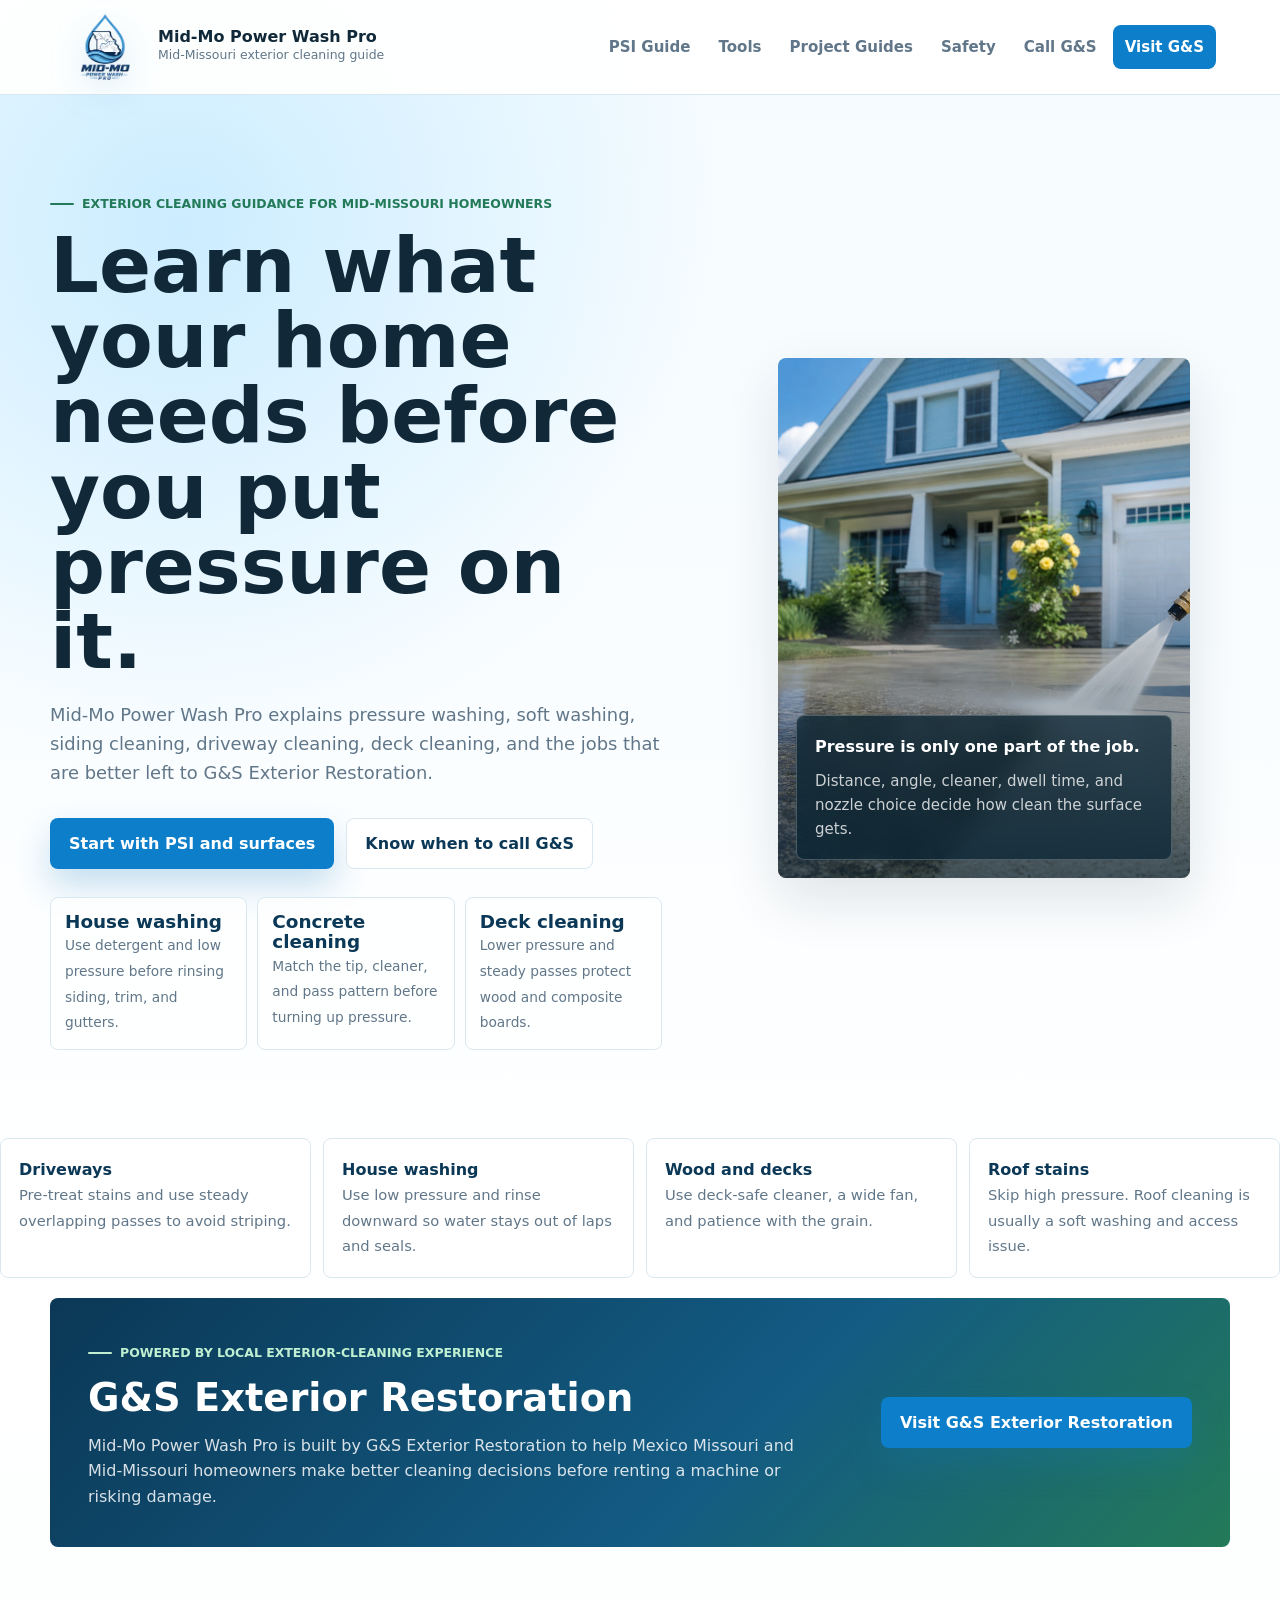
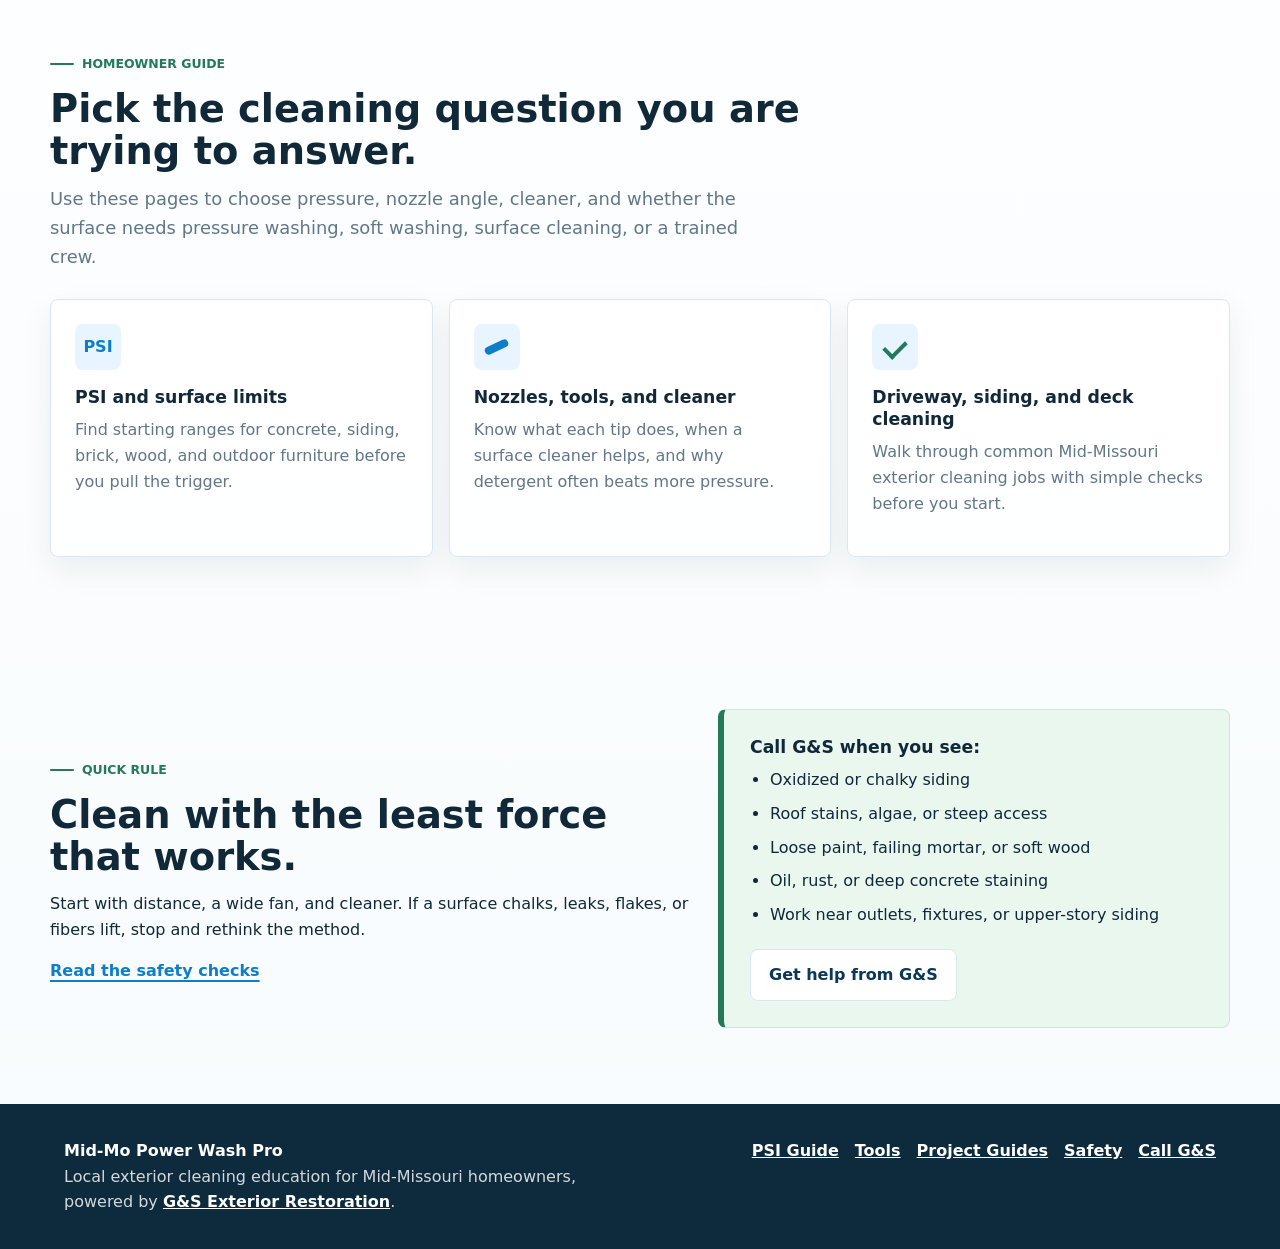
==== index.html @ a38d8ca7 "Restore homepage image while keeping copy rewrite" ====
<!doctype html>
<html lang="en">
  <head>
    <meta charset="utf-8">
    <meta name="viewport" content="width=device-width, initial-scale=1">
    <title>Mid-Mo Power Wash Pro | Mid-Missouri Exterior Cleaning Guide</title>
    <meta name="description" content="A local homeowner guide to Mid-Missouri pressure washing, soft washing, house washing, concrete cleaning, deck cleaning, siding care, and G&S Exterior Restoration.">
    <link rel="stylesheet" href="assets/styles.css">
  </head>
  <body>
    <header class="site-header">
      <a class="brand" href="index.html" aria-label="Mid-Mo Power Wash Pro home">
        <span class="brand-logo" aria-hidden="true"></span>
        <span>
          <strong>Mid-Mo Power Wash Pro</strong>
          <small>Mid-Missouri exterior cleaning guide</small>
        </span>
      </a>
      <button class="nav-toggle" type="button" aria-label="Open site menu" aria-expanded="false">Menu</button>
      <nav class="site-nav" aria-label="Main navigation">
        <a href="psi-guide.html">PSI Guide</a>
        <a href="tools.html">Tools</a>
        <a href="projects.html">Project Guides</a>
        <a href="safety.html">Safety</a>
        <a href="when-to-call-a-pro.html">Call G&S</a>
        <a class="nav-cta" href="https://gsrestoration.net/" target="_blank" rel="noreferrer">Visit G&S</a>
      </nav>
    </header>

    <main>
      <section class="hero">
        <div class="hero-copy">
          <p class="eyebrow">Exterior cleaning guidance for Mid-Missouri homeowners</p>
          <h1>Learn what your home needs before you put pressure on it.</h1>
          <p class="hero-text">Mid-Mo Power Wash Pro explains pressure washing, soft washing, siding cleaning, driveway cleaning, deck cleaning, and the jobs that are better left to G&S Exterior Restoration.</p>
          <div class="hero-actions">
            <a class="button primary" href="psi-guide.html">Start with PSI and surfaces</a>
            <a class="button secondary" href="when-to-call-a-pro.html">Know when to call G&S</a>
          </div>
          <div class="trust-row" aria-label="Quick pressure washing guidance">
            <div><strong>House washing</strong><span>Use detergent and low pressure before rinsing siding, trim, and gutters.</span></div>
            <div><strong>Concrete cleaning</strong><span>Match the tip, cleaner, and pass pattern before turning up pressure.</span></div>
            <div><strong>Deck cleaning</strong><span>Lower pressure and steady passes protect wood and composite boards.</span></div>
          </div>
        </div>
        <figure class="hero-media">
          <img src="assets/hero-home.png" alt="Driveway pressure washing with a clean and dirty concrete contrast">
          <figcaption class="hero-caption">
            <strong>Pressure is only one part of the job.</strong>
            <span>Distance, angle, cleaner, dwell time, and nozzle choice decide how clean the surface gets.</span>
          </figcaption>
        </figure>
      </section>

      <section class="quick-matrix" aria-label="Exterior cleaning quick guide">
        <div>
          <strong>Driveways</strong>
          <span>Pre-treat stains and use steady overlapping passes to avoid striping.</span>
        </div>
        <div>
          <strong>House washing</strong>
          <span>Use low pressure and rinse downward so water stays out of laps and seals.</span>
        </div>
        <div>
          <strong>Wood and decks</strong>
          <span>Use deck-safe cleaner, a wide fan, and patience with the grain.</span>
        </div>
        <div>
          <strong>Roof stains</strong>
          <span>Skip high pressure. Roof cleaning is usually a soft washing and access issue.</span>
        </div>
      </section>

      <section class="sponsor-band">
        <div>
          <span class="section-kicker">Powered by local exterior-cleaning experience</span>
          <h2>G&S Exterior Restoration</h2>
          <p>Mid-Mo Power Wash Pro is built by G&S Exterior Restoration to help Mexico Missouri and Mid-Missouri homeowners make better cleaning decisions before renting a machine or risking damage.</p>
        </div>
        <a class="button primary" href="https://gsrestoration.net/" target="_blank" rel="noreferrer">Visit G&S Exterior Restoration</a>
      </section>

      <section class="content-band">
        <div class="section-heading">
          <span class="section-kicker">Homeowner guide</span>
          <h2>Pick the cleaning question you are trying to answer.</h2>
          <p>Use these pages to choose pressure, nozzle angle, cleaner, and whether the surface needs pressure washing, soft washing, surface cleaning, or a trained crew.</p>
        </div>
        <div class="card-grid three">
          <a class="info-card" href="psi-guide.html">
            <span class="card-icon gauge"></span>
            <h3>PSI and surface limits</h3>
            <p>Find starting ranges for concrete, siding, brick, wood, and outdoor furniture before you pull the trigger.</p>
          </a>
          <a class="info-card" href="tools.html">
            <span class="card-icon nozzle"></span>
            <h3>Nozzles, tools, and cleaner</h3>
            <p>Know what each tip does, when a surface cleaner helps, and why detergent often beats more pressure.</p>
          </a>
          <a class="info-card" href="projects.html">
            <span class="card-icon checklist"></span>
            <h3>Driveway, siding, and deck cleaning</h3>
            <p>Walk through common Mid-Missouri exterior cleaning jobs with simple checks before you start.</p>
          </a>
        </div>
      </section>

      <section class="split-section">
        <div>
          <span class="section-kicker">Quick rule</span>
          <h2>Clean with the least force that works.</h2>
          <p>Start with distance, a wide fan, and cleaner. If a surface chalks, leaks, flakes, or fibers lift, stop and rethink the method.</p>
          <a class="text-link" href="safety.html">Read the safety checks</a>
        </div>
        <div class="tip-panel">
          <h3>Call G&S when you see:</h3>
          <ul class="check-list">
            <li>Oxidized or chalky siding</li>
            <li>Roof stains, algae, or steep access</li>
            <li>Loose paint, failing mortar, or soft wood</li>
            <li>Oil, rust, or deep concrete staining</li>
            <li>Work near outlets, fixtures, or upper-story siding</li>
          </ul>
          <a class="button secondary" href="https://gsrestoration.net/" target="_blank" rel="noreferrer">Get help from G&S</a>
        </div>
      </section>
    </main>

    <footer class="site-footer">
      <div>
        <strong>Mid-Mo Power Wash Pro</strong>
        <p>Local exterior cleaning education for Mid-Missouri homeowners, powered by <a href="https://gsrestoration.net/" target="_blank" rel="noreferrer">G&S Exterior Restoration</a>.</p>
      </div>
      <nav aria-label="Footer navigation">
        <a href="psi-guide.html">PSI Guide</a>
        <a href="tools.html">Tools</a>
        <a href="projects.html">Project Guides</a>
        <a href="safety.html">Safety</a>
        <a href="when-to-call-a-pro.html">Call G&S</a>
      </nav>
    </footer>
    <script src="assets/site.js"></script>
  </body>
</html>
---- assets/styles.css ----
:root{--sky:#e8f4ff;--sky2:#c7ebff;--blue:#0d7ec9;--navy:#0b3856;--ink:#102838;--muted:#617789;--line:#d9e8f0;--gray:#6b7280;--light-gray:#f3f4f6;--green:#237a58;--soft:#eaf7ef;--shadow:0 22px 55px rgba(16,40,56,.12)}*{box-sizing:border-box}html{scroll-behavior:smooth}body{margin:0;color:var(--ink);font-family:Inter,ui-sans-serif,system-ui,-apple-system,BlinkMacSystemFont,"Segoe UI",sans-serif;background:radial-gradient(circle at 14% 8%,rgba(199,235,255,.9),transparent 34rem),linear-gradient(180deg,#f4fbff 0%,#fff 44%,#f7fbfd 100%);line-height:1.6}a{color:inherit}.site-header{position:sticky;top:0;z-index:30;display:flex;align-items:center;justify-content:space-between;gap:28px;padding:14px clamp(18px,5vw,72px);background:rgba(255,255,255,.94);border-bottom:1px solid var(--line);backdrop-filter:blur(18px)}.brand{display:inline-flex;align-items:center;gap:12px;min-width:260px;text-decoration:none}.brand-mark{display:grid;width:44px;height:44px;place-items:center;border-radius:8px;color:#fff;font-weight:900;background:linear-gradient(135deg,var(--blue),var(--green));box-shadow:0 12px 24px rgba(20,121,189,.2)}.brand strong,.brand small{display:block}.brand strong{line-height:1.05}.brand small{color:var(--muted);font-size:.78rem}.site-nav{display:flex;align-items:center;gap:4px}.site-nav a{padding:10px 12px;color:var(--muted);font-weight:750;font-size:.94rem;text-decoration:none;border-radius:8px}.site-nav a:hover,.site-nav a.active{color:var(--navy);background:var(--sky)}.site-nav .nav-cta{color:#fff;background:var(--blue)}.site-nav .nav-cta:hover{color:#fff;background:var(--navy)}.nav-toggle{display:none;border:1px solid var(--line);border-radius:8px;padding:9px 12px;color:var(--navy);background:#fff;font-weight:850}.hero,.page-hero,.content-band,.split-section,.sponsor-band,.cta-strip,.lead-section{width:min(1180px,calc(100% - 36px));margin:0 auto}.hero{display:grid;grid-template-columns:minmax(0,1.02fr) minmax(360px,.82fr);align-items:center;gap:clamp(34px,6vw,76px);min-height:680px;padding:clamp(46px,8vw,92px) 0 clamp(34px,6vw,64px)}.page-hero{padding:clamp(54px,8vw,94px) 0 28px;background-size:cover;background-position:center;background-attachment:fixed}.page-hero > div{background:linear-gradient(180deg,rgba(255,255,255,.95) 0%,rgba(255,255,255,.92) 100%);padding:clamp(54px,8vw,94px) clamp(18px,5vw,72px) 28px;border-radius:8px}.page-hero.compact{padding-bottom:30px}.page-hero.warning{width:100%;max-width:none;padding-left:max(18px,calc((100vw - 1180px)/2));padding-right:max(18px,calc((100vw - 1180px)/2));background:linear-gradient(135deg,#fff8e9,#eff9ff);background-size:auto;background-attachment:scroll}.eyebrow,.section-kicker{display:inline-flex;align-items:center;gap:8px;margin:0 0 14px;color:var(--green);font-size:.78rem;font-weight:900;letter-spacing:0;text-transform:uppercase}.eyebrow:before,.section-kicker:before{content:"";width:24px;height:2px;border-radius:999px;background:currentColor}h1,h2,h3,p{margin-top:0}h1{max-width:800px;margin-bottom:22px;font-size:clamp(2.7rem,6vw,5.35rem);line-height:.98;letter-spacing:0}h2{margin-bottom:14px;font-size:clamp(1.55rem,3vw,2.45rem);line-height:1.08;letter-spacing:0}h3{margin-bottom:9px;font-size:1.08rem;line-height:1.28}.hero-text,.page-hero p,.section-heading p{max-width:720px;color:var(--muted);font-size:1.12rem}.hero-actions{display:flex;flex-wrap:wrap;gap:12px;margin-top:30px}.button{display:inline-flex;align-items:center;justify-content:center;min-height:46px;padding:12px 18px;border:1px solid transparent;border-radius:8px;font-weight:900;text-decoration:none}.button.primary{color:#fff;background:var(--blue);box-shadow:0 16px 34px rgba(20,121,189,.24)}.button.primary:hover{background:var(--navy)}.button.secondary{color:var(--navy);background:#fff;border-color:var(--line)}.button.large{min-height:54px;padding-inline:24px}.text-link{color:var(--blue);font-weight:900;text-decoration-thickness:2px;text-underline-offset:4px}.hero-media{position:relative;min-height:520px;overflow:hidden;border-radius:8px;background:#dcecf5;box-shadow:var(--shadow)}.hero-media img{display:block;width:100%;height:520px;object-fit:cover}.hero-media:after{content:"";position:absolute;inset:0;background:linear-gradient(180deg,transparent 38%,rgba(6,32,48,.72))}.hero-caption{position:absolute;right:18px;bottom:18px;left:18px;z-index:1;display:grid;gap:10px;padding:18px;border:1px solid rgba(255,255,255,.22);border-radius:8px;color:#fff;background:rgba(8,35,52,.72);backdrop-filter:blur(10px)}.hero-caption span{color:rgba(255,255,255,.78);font-size:.94rem}.trust-row{display:grid;grid-template-columns:repeat(3,minmax(0,1fr));gap:10px;max-width:680px;margin-top:28px}.trust-row div{padding:14px;border:1px solid var(--line);border-radius:8px;background:rgba(255,255,255,.78)}.trust-row strong{display:block;color:var(--navy);font-size:1.15rem;line-height:1.1}.trust-row span{color:var(--muted);font-size:.86rem}.sponsor-band,.cta-strip,.lead-section{display:flex;align-items:center;justify-content:space-between;gap:24px;margin-top:20px;margin-bottom:24px;padding:clamp(24px,5vw,38px);border-radius:8px;color:#fff;background:linear-gradient(135deg,var(--navy),#135b83 58%,var(--green))}.sponsor-band p,.cta-strip p,.lead-section p{max-width:720px;margin-bottom:0;color:rgba(255,255,255,.84)}.sponsor-band .section-kicker,.lead-section .section-kicker{color:#bff0d2}.content-band{padding:clamp(42px,7vw,76px) 0}.content-band.alt{width:100%;max-width:none;padding-left:max(18px,calc((100vw - 1180px)/2));padding-right:max(18px,calc((100vw - 1180px)/2));background:linear-gradient(180deg,#f2f9fd,#fff)}.section-heading{max-width:790px;margin-bottom:28px}.card-grid{display:grid;gap:16px}.card-grid.three{grid-template-columns:repeat(3,minmax(0,1fr))}.card-grid.two{grid-template-columns:repeat(2,minmax(0,1fr))}.info-card,.project-card,.decision-grid article{border:1px solid var(--line);border-radius:8px;padding:24px;background:rgba(255,255,255,.9);box-shadow:0 12px 32px rgba(16,40,56,.07)}a.info-card{text-decoration:none}a.info-card:hover{transform:translateY(-2px);box-shadow:0 18px 42px rgba(16,40,56,.11)}.info-card p,.project-card p,.decision-grid p,.tip-panel p,.fine-print{color:var(--muted)}.card-icon{display:inline-grid;width:46px;height:46px;margin-bottom:16px;place-items:center;border-radius:8px;background:var(--sky);position:relative}.card-icon.gauge:before{content:"PSI";color:var(--blue);font-weight:900}.card-icon.nozzle:before{content:"";width:25px;height:8px;border-radius:999px;background:var(--blue);transform:rotate(-25deg)}.card-icon.checklist:before{content:"";width:18px;height:10px;border-left:4px solid var(--green);border-bottom:4px solid var(--green);transform:rotate(-45deg)}.card-icon.surface:before{content:"";width:28px;height:18px;border-radius:50%;border:4px solid var(--blue)}.quick-matrix{display:grid;grid-template-columns:repeat(4,minmax(0,1fr));gap:12px;margin-top:24px}.quick-matrix div{padding:18px;border:1px solid var(--line);border-radius:8px;background:#fff}.quick-matrix strong{display:block;color:var(--navy)}.quick-matrix span{color:var(--muted);font-size:.92rem}.split-section{display:grid;grid-template-columns:minmax(0,1fr) minmax(320px,.8fr);gap:28px;align-items:center;padding:clamp(42px,7vw,76px) 0}.tip-panel{border:1px solid #cae8d7;border-left:6px solid var(--green);border-radius:8px;padding:26px;background:var(--soft)}.check-list,.number-list{margin:0 0 22px;padding-left:20px}.check-list li,.number-list li{margin:8px 0}.table-tools{display:flex;align-items:end;justify-content:space-between;gap:16px;margin-bottom:18px}.table-tools label{color:var(--navy);font-weight:900}.table-tools input{width:min(100%,360px);border:1px solid var(--line);border-radius:8px;padding:12px 14px;color:var(--ink);font:inherit;background:#fff}.responsive-table{overflow-x:auto;border:1px solid var(--line);border-radius:8px;background:#fff;box-shadow:0 12px 30px rgba(16,40,56,.07)}table{width:100%;min-width:780px;border-collapse:collapse}th,td{padding:16px;text-align:left;border-bottom:1px solid var(--line);vertical-align:top}th{color:var(--navy);background:var(--sky)}tr:last-child td{border-bottom:0}.fine-print{margin-top:14px;font-size:.93rem}.nozzle-dot{display:inline-block;width:30px;height:30px;margin-bottom:12px;border-radius:50%;border:3px solid rgba(16,40,56,.12)}.nozzle-dot.red{background:#e45252}.nozzle-dot.yellow{background:#f1c84b}.nozzle-dot.green{background:#45aa6a}.nozzle-dot.white{background:#fff}.nozzle-dot.black{background:#1f2f3a}.steps,.danger-grid,.decision-grid{display:grid;gap:16px}.steps{grid-template-columns:repeat(5,minmax(0,1fr))}.steps div,.danger-grid div{border:1px solid var(--line);border-radius:8px;padding:18px;background:#fff}.steps strong{display:grid;width:34px;height:34px;place-items:center;margin-bottom:12px;border-radius:50%;color:#fff;background:var(--green)}.project-list{display:grid;gap:16px}.project-card{display:grid;grid-template-columns:96px minmax(0,1fr);align-items:center;gap:22px}.project-meter{width:96px;height:96px;border-radius:8px;background:linear-gradient(135deg,var(--sky2),var(--green));position:relative;overflow:hidden}.project-meter:before{content:"";position:absolute;inset:20px 14px;border-top:8px solid rgba(255,255,255,.94);transform:rotate(-22deg)}.project-meter.concrete{background:linear-gradient(135deg,#e4ebef,#7e8d98)}.project-meter.siding{background:repeating-linear-gradient(180deg,#e0f5ff 0 13px,#b7def3 13px 18px)}.project-meter.deck{background:repeating-linear-gradient(90deg,#bb7d4a 0 14px,#8d5b38 14px 19px)}.project-meter.brick{background:repeating-linear-gradient(0deg,#be624c 0 18px,#f0d3c9 18px 22px)}.danger-grid{grid-template-columns:repeat(3,minmax(0,1fr))}.danger-grid strong{color:#8f301e}.decision-grid{grid-template-columns:repeat(2,minmax(0,1fr))}.lead-section{background:linear-gradient(135deg,var(--navy),#175f7d 56%,var(--green))}.site-footer{display:flex;justify-content:space-between;gap:28px;padding:34px clamp(18px,5vw,72px);color:rgba(255,255,255,.82);background:#0d2b3d}.site-footer strong{color:#fff}.site-footer p{max-width:520px;margin-bottom:0}.site-footer nav{display:flex;flex-wrap:wrap;gap:10px 16px;justify-content:flex-end}.site-footer a{color:#fff;font-weight:800}@media(max-width:980px){.site-header{align-items:flex-start}.nav-toggle{display:inline-flex}.site-nav{position:absolute;top:72px;right:18px;left:18px;display:none;flex-direction:column;align-items:stretch;padding:14px;border:1px solid var(--line);border-radius:8px;background:#fff;box-shadow:var(--shadow)}.site-nav.open{display:flex}.hero,.split-section,.sponsor-band,.cta-strip,.lead-section,.site-footer{grid-template-columns:1fr;flex-direction:column;align-items:flex-start}.hero{min-height:0}.hero-media,.hero-media img{width:100%;min-height:420px;height:420px}.card-grid.three,.steps,.danger-grid,.quick-matrix{grid-template-columns:repeat(2,minmax(0,1fr))}.site-footer nav{justify-content:flex-start}}@media(max-width:640px){.brand{min-width:0}.brand small{display:none}.hero-actions,.button{width:100%}h1{font-size:clamp(2.35rem,13vw,3.6rem)}.hero-media,.hero-media img{min-height:340px;height:340px}.trust-row,.card-grid.three,.card-grid.two,.steps,.danger-grid,.decision-grid,.project-card,.quick-matrix{grid-template-columns:1fr}.project-meter{width:100%;height:70px}.table-tools{align-items:stretch;flex-direction:column}.table-tools input{width:100%}}
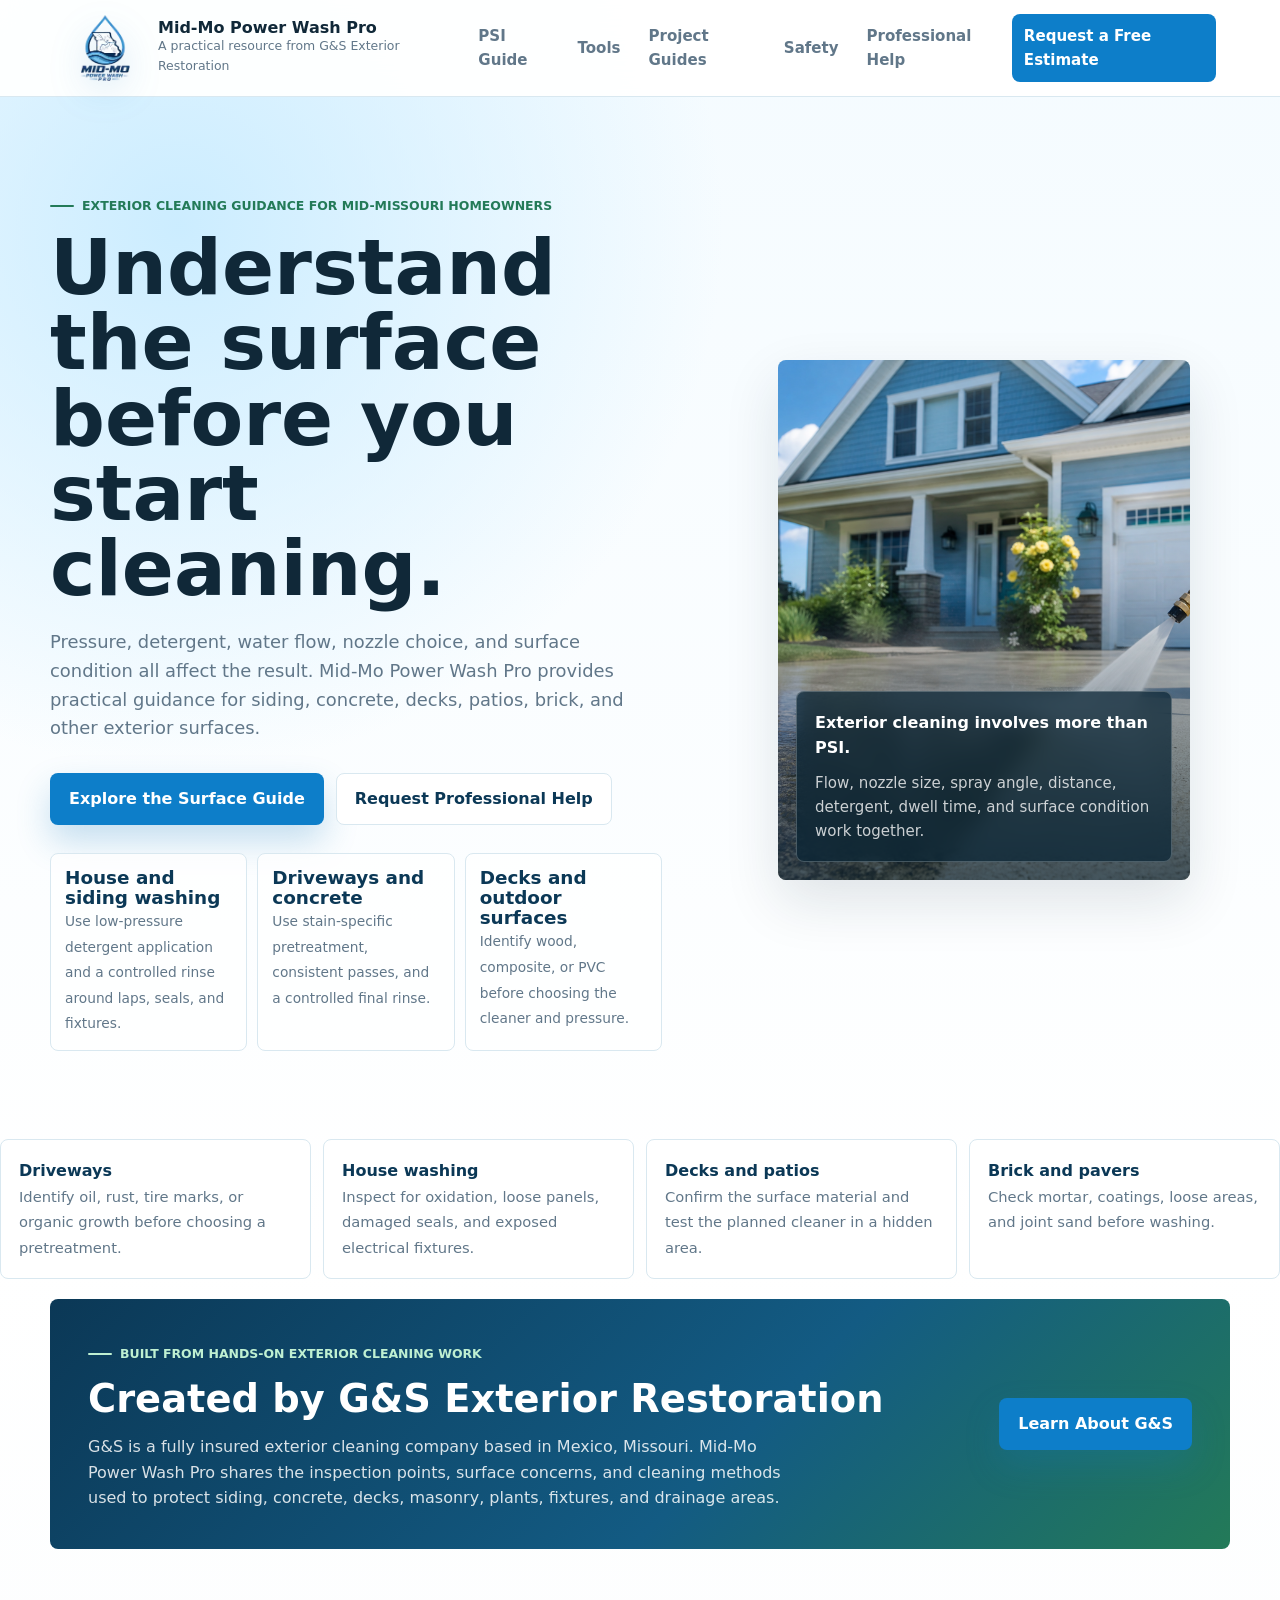
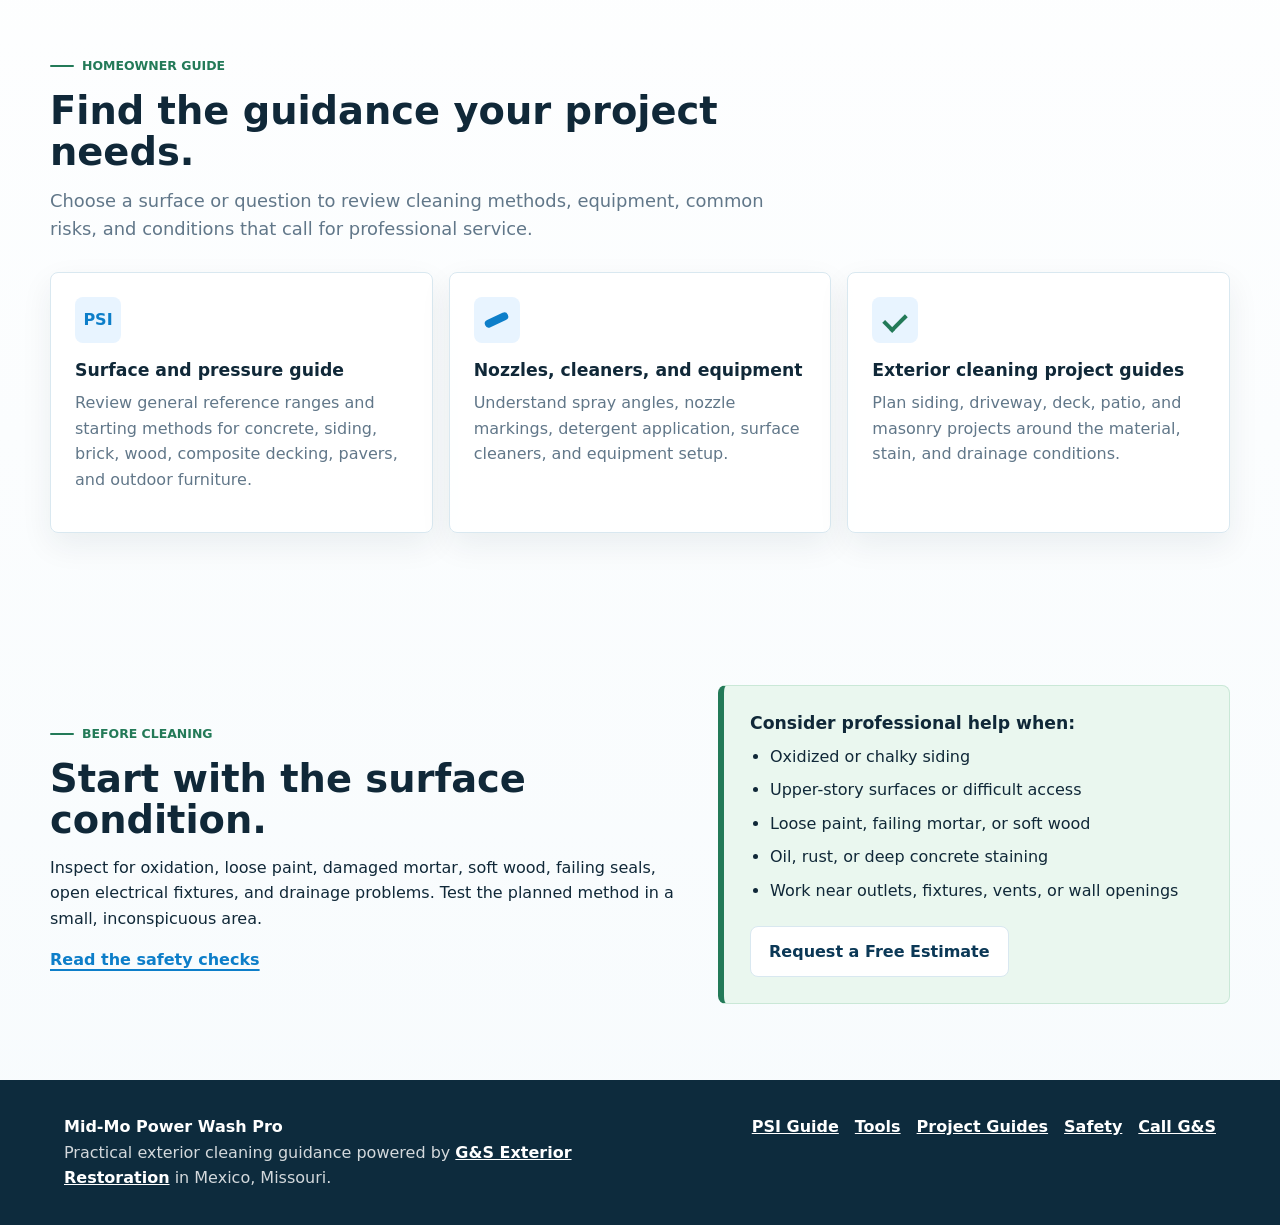
==== commit d425a9f1: "Rewrite homepage exterior cleaning copy" ====
--- a/index.html
+++ b/index.html
@@ -4,7 +4,7 @@
     <meta charset="utf-8">
     <meta name="viewport" content="width=device-width, initial-scale=1">
     <title>Mid-Mo Power Wash Pro | Mid-Missouri Exterior Cleaning Guide</title>
-    <meta name="description" content="A local homeowner guide to Mid-Missouri pressure washing, soft washing, house washing, concrete cleaning, deck cleaning, siding care, and G&S Exterior Restoration.">
+    <meta name="description" content="Practical exterior cleaning guidance for siding, concrete, decks, patios, brick, and other surfaces from G&S Exterior Restoration in Mexico, Missouri.">
     <link rel="stylesheet" href="assets/styles.css">
   </head>
   <body>
@@ -13,7 +13,7 @@
         <span class="brand-logo" aria-hidden="true"></span>
         <span>
           <strong>Mid-Mo Power Wash Pro</strong>
-          <small>Mid-Missouri exterior cleaning guide</small>
+          <small>A practical resource from G&amp;S Exterior Restoration</small>
         </span>
       </a>
       <button class="nav-toggle" type="button" aria-label="Open site menu" aria-expanded="false">Menu</button>
@@ -22,8 +22,8 @@
         <a href="tools.html">Tools</a>
         <a href="projects.html">Project Guides</a>
         <a href="safety.html">Safety</a>
-        <a href="when-to-call-a-pro.html">Call G&S</a>
-        <a class="nav-cta" href="https://gsrestoration.net/" target="_blank" rel="noreferrer">Visit G&S</a>
+        <a href="when-to-call-a-pro.html">Professional Help</a>
+        <a class="nav-cta" href="https://gsrestoration.net/" target="_blank" rel="noreferrer">Request a Free Estimate</a>
       </nav>
     </header>
 
@@ -31,23 +31,23 @@
       <section class="hero">
         <div class="hero-copy">
           <p class="eyebrow">Exterior cleaning guidance for Mid-Missouri homeowners</p>
-          <h1>Learn what your home needs before you put pressure on it.</h1>
-          <p class="hero-text">Mid-Mo Power Wash Pro explains pressure washing, soft washing, siding cleaning, driveway cleaning, deck cleaning, and the jobs that are better left to G&S Exterior Restoration.</p>
+          <h1>Understand the surface before you start cleaning.</h1>
+          <p class="hero-text">Pressure, detergent, water flow, nozzle choice, and surface condition all affect the result. Mid-Mo Power Wash Pro provides practical guidance for siding, concrete, decks, patios, brick, and other exterior surfaces.</p>
           <div class="hero-actions">
-            <a class="button primary" href="psi-guide.html">Start with PSI and surfaces</a>
-            <a class="button secondary" href="when-to-call-a-pro.html">Know when to call G&S</a>
+            <a class="button primary" href="psi-guide.html">Explore the Surface Guide</a>
+            <a class="button secondary" href="when-to-call-a-pro.html">Request Professional Help</a>
           </div>
           <div class="trust-row" aria-label="Quick pressure washing guidance">
-            <div><strong>House washing</strong><span>Use detergent and low pressure before rinsing siding, trim, and gutters.</span></div>
-            <div><strong>Concrete cleaning</strong><span>Match the tip, cleaner, and pass pattern before turning up pressure.</span></div>
-            <div><strong>Deck cleaning</strong><span>Lower pressure and steady passes protect wood and composite boards.</span></div>
+            <div><strong>House and siding washing</strong><span>Use low-pressure detergent application and a controlled rinse around laps, seals, and fixtures.</span></div>
+            <div><strong>Driveways and concrete</strong><span>Use stain-specific pretreatment, consistent passes, and a controlled final rinse.</span></div>
+            <div><strong>Decks and outdoor surfaces</strong><span>Identify wood, composite, or PVC before choosing the cleaner and pressure.</span></div>
           </div>
         </div>
         <figure class="hero-media">
           <img src="assets/hero-home.png" alt="Driveway pressure washing with a clean and dirty concrete contrast">
           <figcaption class="hero-caption">
-            <strong>Pressure is only one part of the job.</strong>
-            <span>Distance, angle, cleaner, dwell time, and nozzle choice decide how clean the surface gets.</span>
+            <strong>Exterior cleaning involves more than PSI.</strong>
+            <span>Flow, nozzle size, spray angle, distance, detergent, dwell time, and surface condition work together.</span>
           </figcaption>
         </figure>
       </section>
@@ -55,73 +55,73 @@
       <section class="quick-matrix" aria-label="Exterior cleaning quick guide">
         <div>
           <strong>Driveways</strong>
-          <span>Pre-treat stains and use steady overlapping passes to avoid striping.</span>
+          <span>Identify oil, rust, tire marks, or organic growth before choosing a pretreatment.</span>
         </div>
         <div>
           <strong>House washing</strong>
-          <span>Use low pressure and rinse downward so water stays out of laps and seals.</span>
+          <span>Inspect for oxidation, loose panels, damaged seals, and exposed electrical fixtures.</span>
         </div>
         <div>
-          <strong>Wood and decks</strong>
-          <span>Use deck-safe cleaner, a wide fan, and patience with the grain.</span>
+          <strong>Decks and patios</strong>
+          <span>Confirm the surface material and test the planned cleaner in a hidden area.</span>
         </div>
         <div>
-          <strong>Roof stains</strong>
-          <span>Skip high pressure. Roof cleaning is usually a soft washing and access issue.</span>
+          <strong>Brick and pavers</strong>
+          <span>Check mortar, coatings, loose areas, and joint sand before washing.</span>
         </div>
       </section>
 
       <section class="sponsor-band">
         <div>
-          <span class="section-kicker">Powered by local exterior-cleaning experience</span>
-          <h2>G&S Exterior Restoration</h2>
-          <p>Mid-Mo Power Wash Pro is built by G&S Exterior Restoration to help Mexico Missouri and Mid-Missouri homeowners make better cleaning decisions before renting a machine or risking damage.</p>
+          <span class="section-kicker">Built from hands-on exterior cleaning work</span>
+          <h2>Created by G&amp;S Exterior Restoration</h2>
+          <p>G&amp;S is a fully insured exterior cleaning company based in Mexico, Missouri. Mid-Mo Power Wash Pro shares the inspection points, surface concerns, and cleaning methods used to protect siding, concrete, decks, masonry, plants, fixtures, and drainage areas.</p>
         </div>
-        <a class="button primary" href="https://gsrestoration.net/" target="_blank" rel="noreferrer">Visit G&S Exterior Restoration</a>
+        <a class="button primary" href="https://gsrestoration.net/" target="_blank" rel="noreferrer">Learn About G&amp;S</a>
       </section>
 
       <section class="content-band">
         <div class="section-heading">
           <span class="section-kicker">Homeowner guide</span>
-          <h2>Pick the cleaning question you are trying to answer.</h2>
-          <p>Use these pages to choose pressure, nozzle angle, cleaner, and whether the surface needs pressure washing, soft washing, surface cleaning, or a trained crew.</p>
+          <h2>Find the guidance your project needs.</h2>
+          <p>Choose a surface or question to review cleaning methods, equipment, common risks, and conditions that call for professional service.</p>
         </div>
         <div class="card-grid three">
           <a class="info-card" href="psi-guide.html">
             <span class="card-icon gauge"></span>
-            <h3>PSI and surface limits</h3>
-            <p>Find starting ranges for concrete, siding, brick, wood, and outdoor furniture before you pull the trigger.</p>
+            <h3>Surface and pressure guide</h3>
+            <p>Review general reference ranges and starting methods for concrete, siding, brick, wood, composite decking, pavers, and outdoor furniture.</p>
           </a>
           <a class="info-card" href="tools.html">
             <span class="card-icon nozzle"></span>
-            <h3>Nozzles, tools, and cleaner</h3>
-            <p>Know what each tip does, when a surface cleaner helps, and why detergent often beats more pressure.</p>
+            <h3>Nozzles, cleaners, and equipment</h3>
+            <p>Understand spray angles, nozzle markings, detergent application, surface cleaners, and equipment setup.</p>
           </a>
           <a class="info-card" href="projects.html">
             <span class="card-icon checklist"></span>
-            <h3>Driveway, siding, and deck cleaning</h3>
-            <p>Walk through common Mid-Missouri exterior cleaning jobs with simple checks before you start.</p>
+            <h3>Exterior cleaning project guides</h3>
+            <p>Plan siding, driveway, deck, patio, and masonry projects around the material, stain, and drainage conditions.</p>
           </a>
         </div>
       </section>
 
       <section class="split-section">
         <div>
-          <span class="section-kicker">Quick rule</span>
-          <h2>Clean with the least force that works.</h2>
-          <p>Start with distance, a wide fan, and cleaner. If a surface chalks, leaks, flakes, or fibers lift, stop and rethink the method.</p>
+          <span class="section-kicker">Before cleaning</span>
+          <h2>Start with the surface condition.</h2>
+          <p>Inspect for oxidation, loose paint, damaged mortar, soft wood, failing seals, open electrical fixtures, and drainage problems. Test the planned method in a small, inconspicuous area.</p>
           <a class="text-link" href="safety.html">Read the safety checks</a>
         </div>
         <div class="tip-panel">
-          <h3>Call G&S when you see:</h3>
+          <h3>Consider professional help when:</h3>
           <ul class="check-list">
             <li>Oxidized or chalky siding</li>
-            <li>Roof stains, algae, or steep access</li>
+            <li>Upper-story surfaces or difficult access</li>
             <li>Loose paint, failing mortar, or soft wood</li>
             <li>Oil, rust, or deep concrete staining</li>
-            <li>Work near outlets, fixtures, or upper-story siding</li>
+            <li>Work near outlets, fixtures, vents, or wall openings</li>
           </ul>
-          <a class="button secondary" href="https://gsrestoration.net/" target="_blank" rel="noreferrer">Get help from G&S</a>
+          <a class="button secondary" href="https://gsrestoration.net/" target="_blank" rel="noreferrer">Request a Free Estimate</a>
         </div>
       </section>
     </main>
@@ -129,7 +129,7 @@
     <footer class="site-footer">
       <div>
         <strong>Mid-Mo Power Wash Pro</strong>
-        <p>Local exterior cleaning education for Mid-Missouri homeowners, powered by <a href="https://gsrestoration.net/" target="_blank" rel="noreferrer">G&S Exterior Restoration</a>.</p>
+        <p>Practical exterior cleaning guidance powered by <a href="https://gsrestoration.net/" target="_blank" rel="noreferrer">G&amp;S Exterior Restoration</a> in Mexico, Missouri.</p>
       </div>
       <nav aria-label="Footer navigation">
         <a href="psi-guide.html">PSI Guide</a>
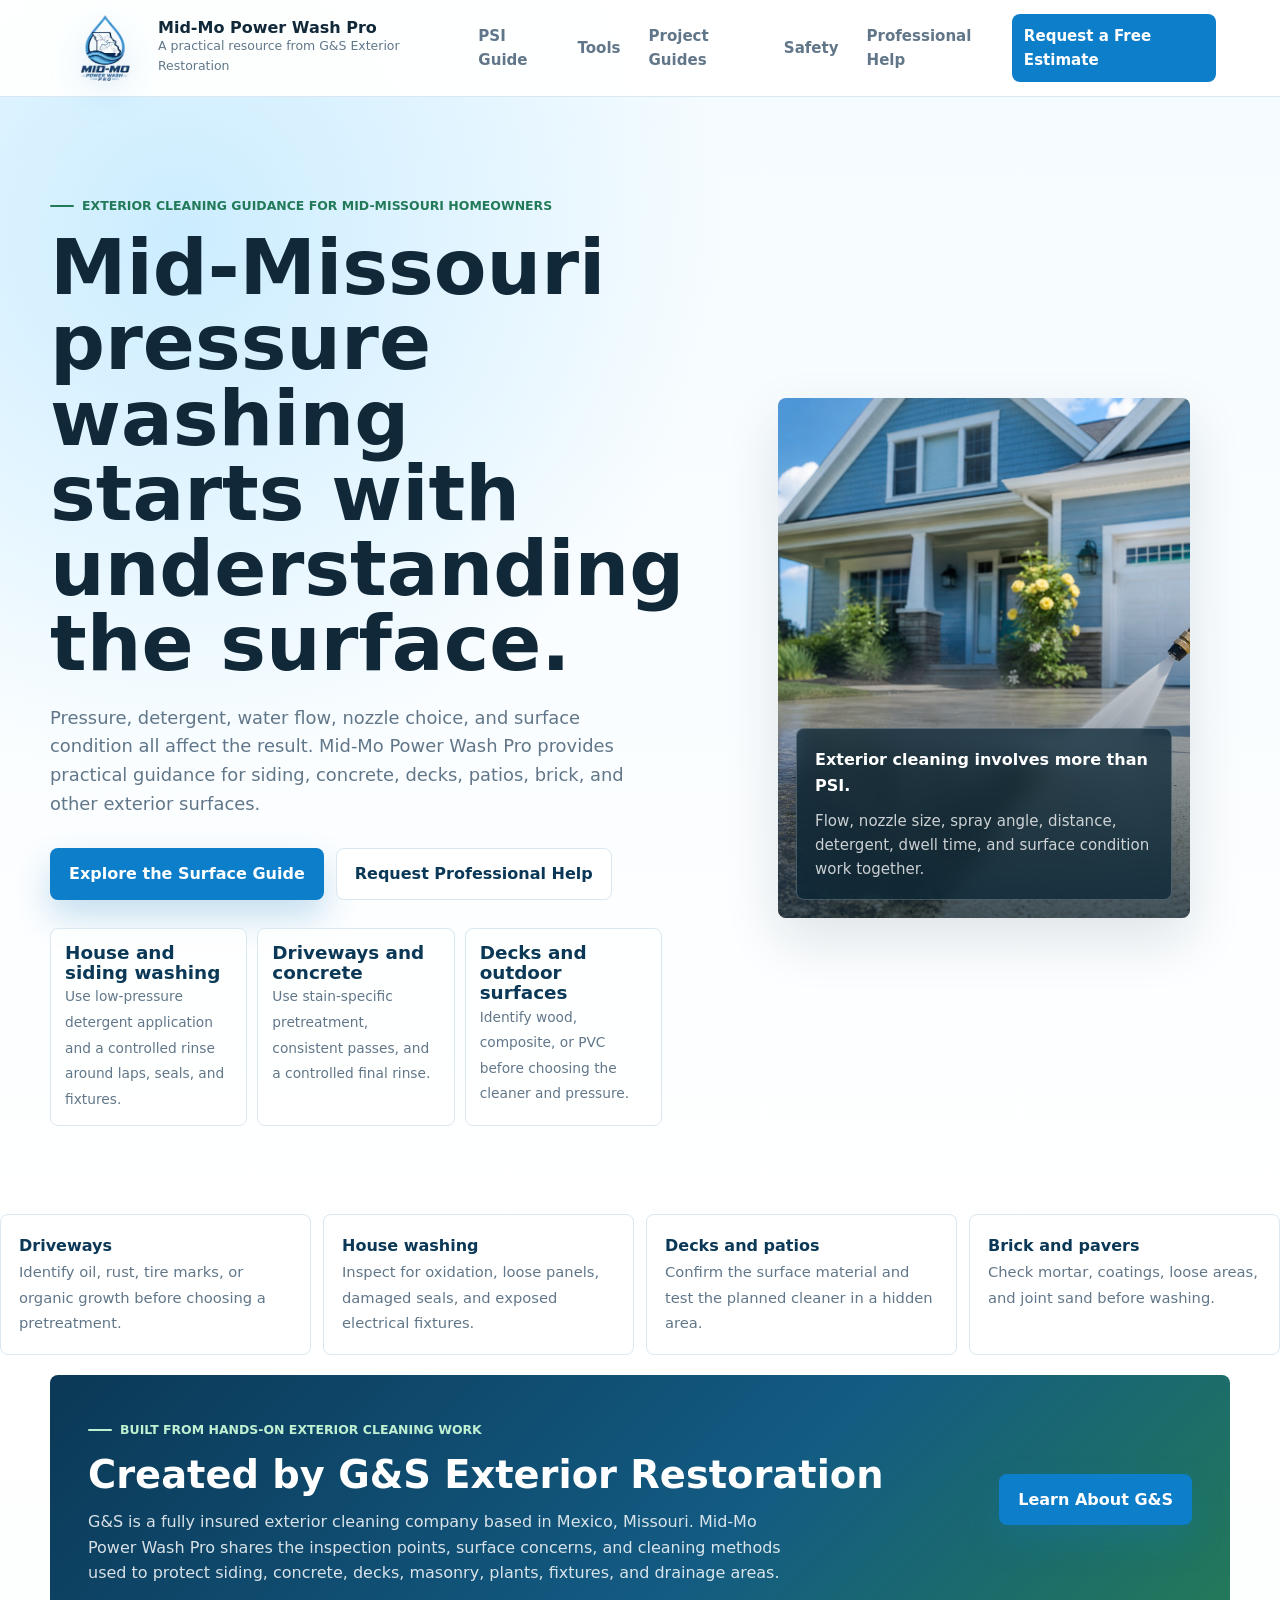
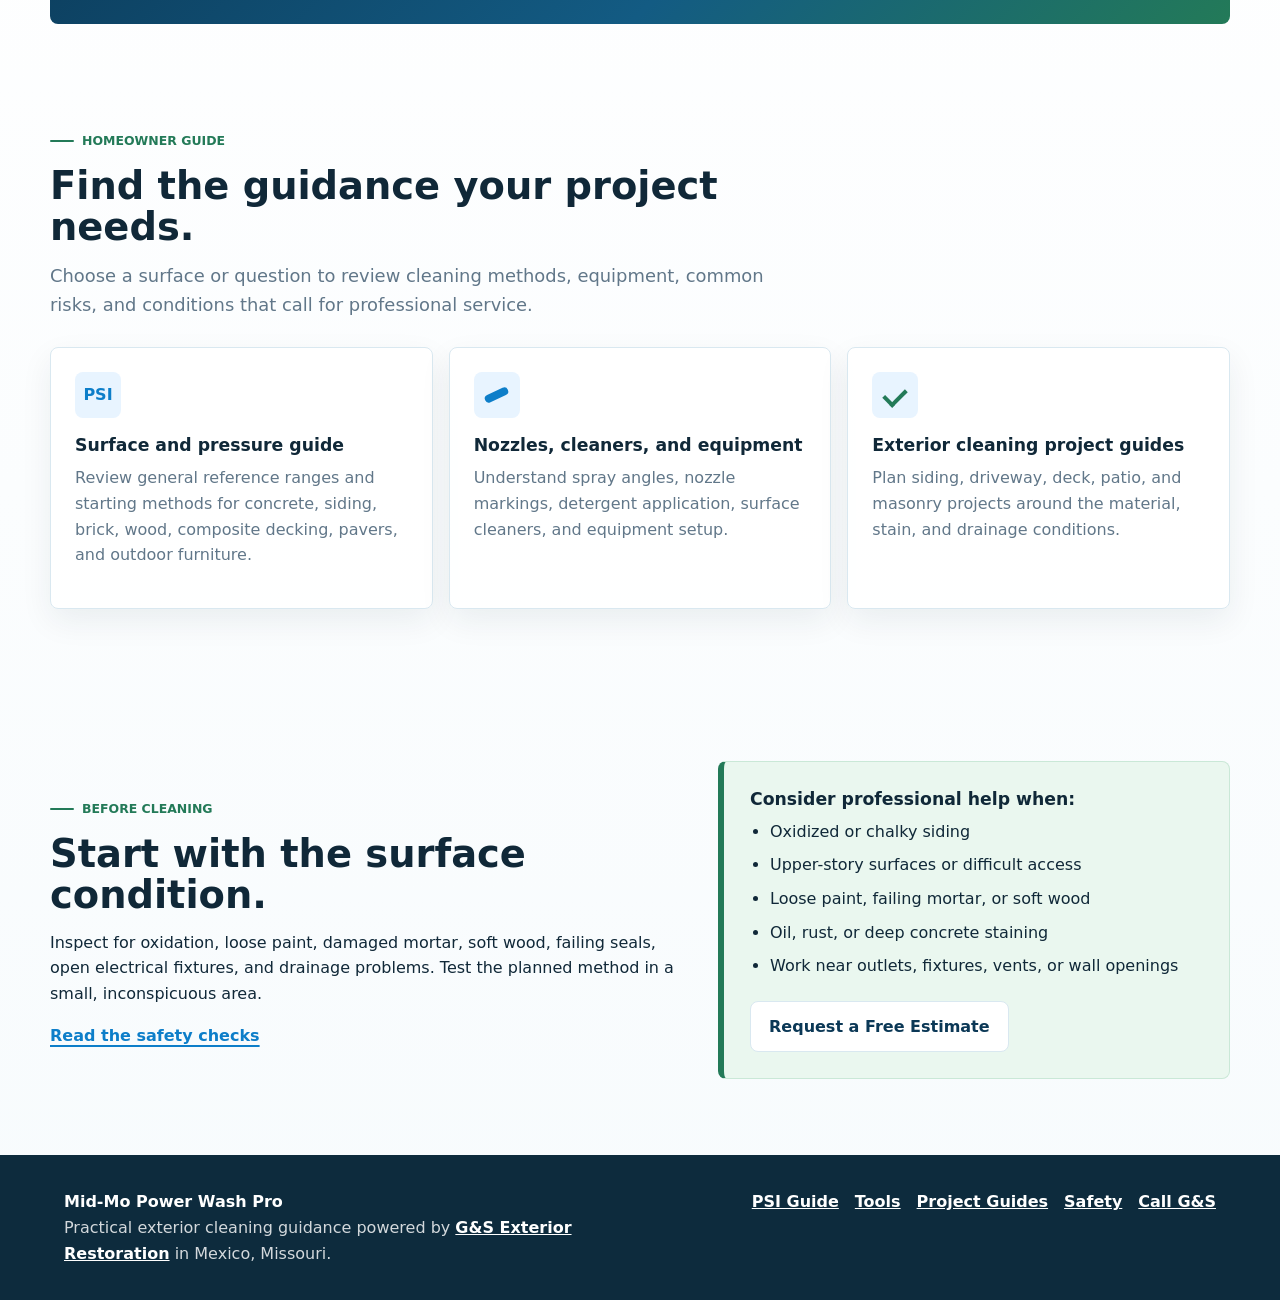
==== commit e0471af0: "Optimize site for Mid-Missouri SEO" ====
--- a/index.html
+++ b/index.html
@@ -3,8 +3,16 @@
   <head>
     <meta charset="utf-8">
     <meta name="viewport" content="width=device-width, initial-scale=1">
-    <title>Mid-Mo Power Wash Pro | Mid-Missouri Exterior Cleaning Guide</title>
-    <meta name="description" content="Practical exterior cleaning guidance for siding, concrete, decks, patios, brick, and other surfaces from G&S Exterior Restoration in Mexico, Missouri.">
+    <title>Mid-Missouri Pressure Washing Guide | Mid-Mo Power Wash Pro</title>
+    <meta name="description" content="Mid-Missouri pressure washing and exterior cleaning guidance for siding, concrete, decks, patios, brick, equipment, safety, and surface care.">
+    <link rel="canonical" href="https://midmopowerwash.com/">
+    <meta property="og:type" content="website">
+    <meta property="og:site_name" content="Mid-Mo Power Wash Pro">
+    <meta property="og:title" content="Mid-Missouri Pressure Washing Guide">
+    <meta property="og:description" content="Practical exterior cleaning guidance for Mid-Missouri homeowners.">
+    <meta property="og:url" content="https://midmopowerwash.com/">
+    <meta property="og:image" content="https://midmopowerwash.com/assets/hero-home.png">
+    <meta name="twitter:card" content="summary_large_image">
     <link rel="stylesheet" href="assets/styles.css">
   </head>
   <body>
@@ -31,7 +39,7 @@
       <section class="hero">
         <div class="hero-copy">
           <p class="eyebrow">Exterior cleaning guidance for Mid-Missouri homeowners</p>
-          <h1>Understand the surface before you start cleaning.</h1>
+          <h1>Mid-Missouri pressure washing starts with understanding the surface.</h1>
           <p class="hero-text">Pressure, detergent, water flow, nozzle choice, and surface condition all affect the result. Mid-Mo Power Wash Pro provides practical guidance for siding, concrete, decks, patios, brick, and other exterior surfaces.</p>
           <div class="hero-actions">
             <a class="button primary" href="psi-guide.html">Explore the Surface Guide</a>
@@ -140,5 +148,36 @@
       </nav>
     </footer>
     <script src="assets/site.js"></script>
+    <script type="application/ld+json">
+      {
+        "@context": "https://schema.org",
+        "@graph": [
+          {
+            "@type": "WebSite",
+            "@id": "https://midmopowerwash.com/#website",
+            "url": "https://midmopowerwash.com/",
+            "name": "Mid-Mo Power Wash Pro",
+            "description": "Pressure washing and exterior cleaning guidance for Mid-Missouri homeowners",
+            "inLanguage": "en-US",
+            "publisher": { "@id": "https://midmopowerwash.com/#business" }
+          },
+          {
+            "@type": "LocalBusiness",
+            "@id": "https://midmopowerwash.com/#business",
+            "name": "G&S Exterior Restoration",
+            "url": "https://gsrestoration.net/",
+            "telephone": "+1-314-467-0332",
+            "areaServed": { "@type": "AdministrativeArea", "name": "Mid-Missouri" },
+            "address": {
+              "@type": "PostalAddress",
+              "addressLocality": "Mexico",
+              "addressRegion": "MO",
+              "addressCountry": "US"
+            },
+            "knowsAbout": ["Pressure washing", "Exterior cleaning", "Siding washing", "Concrete cleaning", "Deck washing"]
+          }
+        ]
+      }
+    </script>
   </body>
 </html>
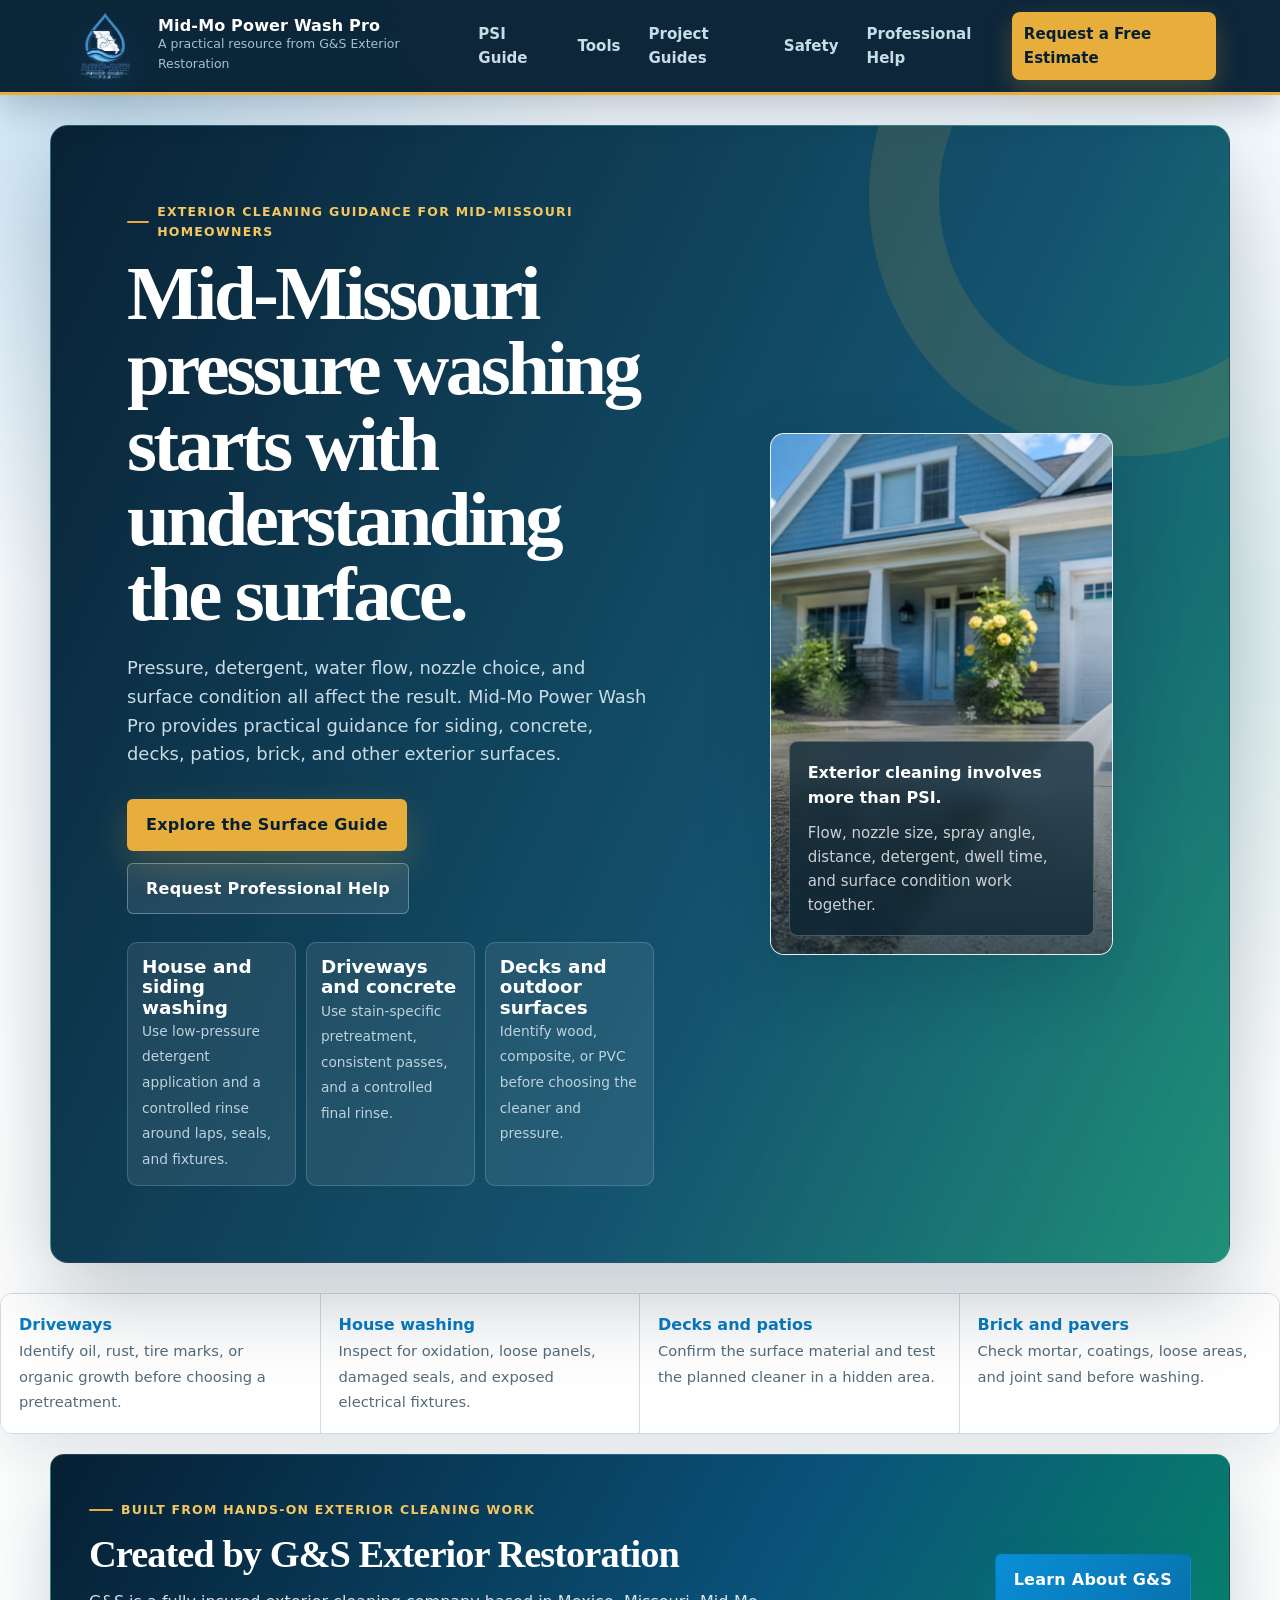
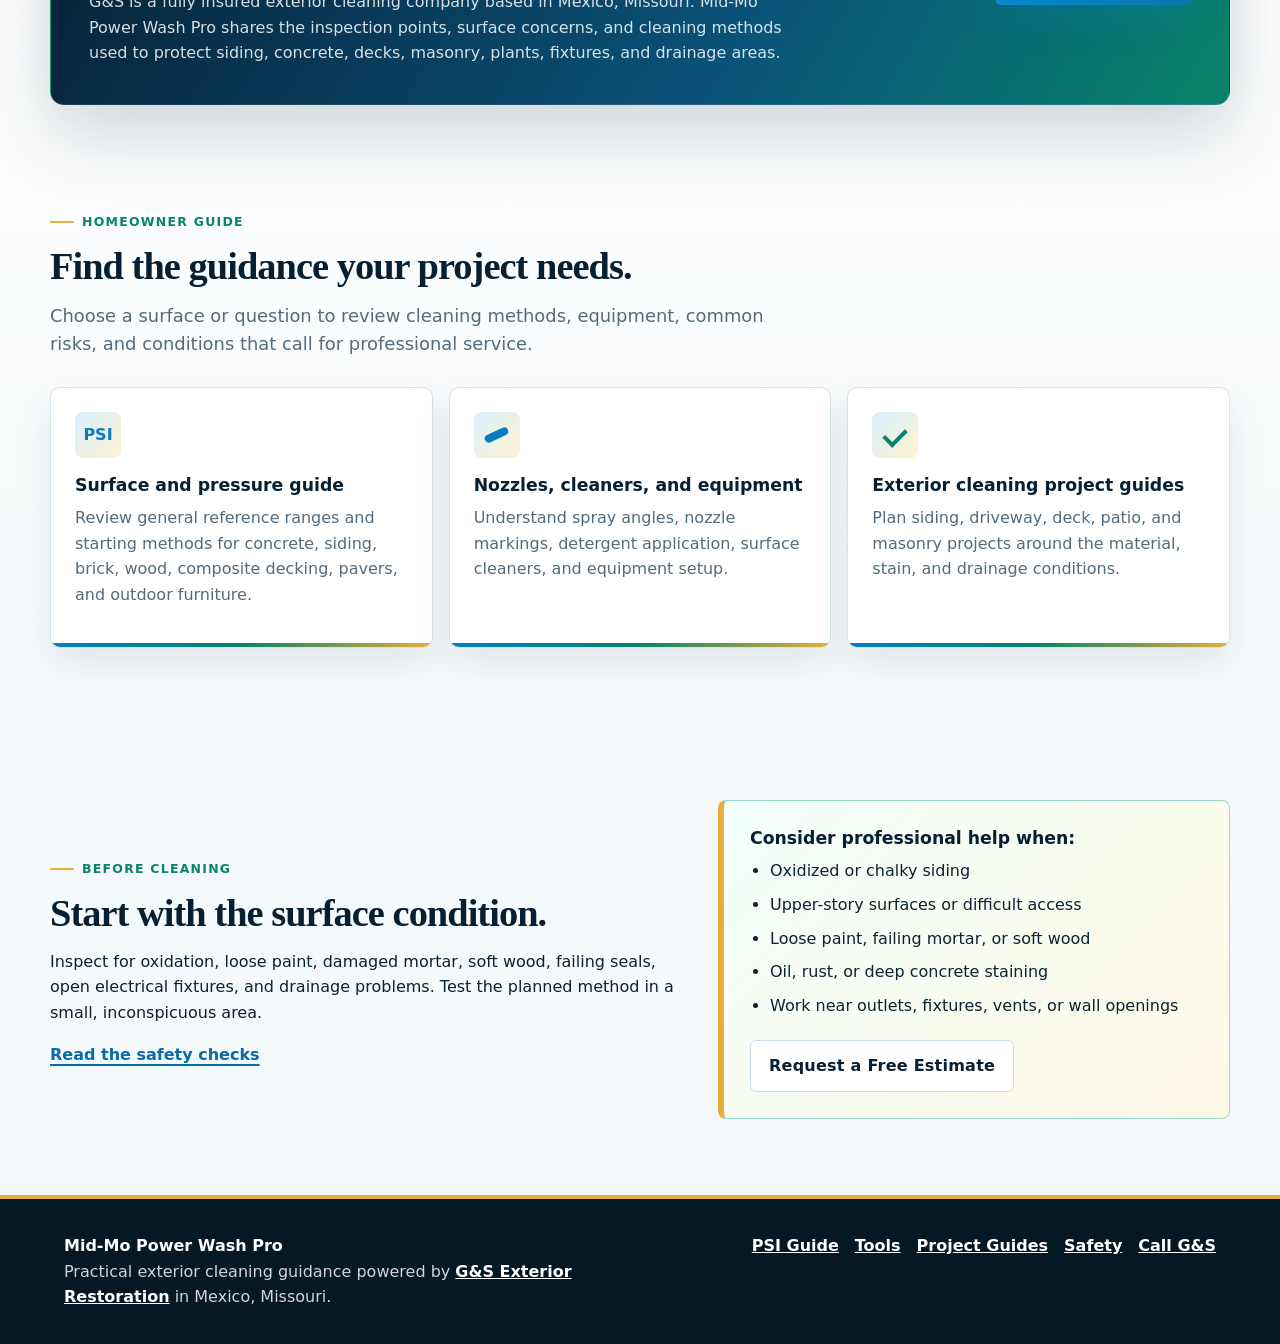
==== commit bc46ae8e: "Add premium color and typography system" ====
--- a/index.html
+++ b/index.html
@@ -14,6 +14,7 @@
     <meta property="og:image" content="https://midmopowerwash.com/assets/hero-home.png">
     <meta name="twitter:card" content="summary_large_image">
     <link rel="stylesheet" href="assets/styles.css">
+    <link rel="stylesheet" href="assets/premium.css">
   </head>
   <body>
     <header class="site-header">
--- a/assets/premium.css
+++ b/assets/premium.css
@@ -0,0 +1,16 @@
+:root{--sky:#e8f3ff;--sky2:#a9d9ff;--blue:#087cc1;--navy:#061f33;--ink:#0b2233;--muted:#536b7b;--line:#cbdde8;--green:#07846a;--gold:#e7ae3b;--gold-soft:#fff3cf;--soft:#e4f7f2;--shadow:0 28px 70px rgba(4,31,51,.18)}
+body{background:radial-gradient(circle at 9% 4%,rgba(8,124,193,.18),transparent 30rem),radial-gradient(circle at 92% 22%,rgba(7,132,106,.12),transparent 28rem),linear-gradient(180deg,#f4faff 0%,#fff 43%,#f1f7fa 100%)}
+.site-header{padding-top:12px;padding-bottom:12px;color:#fff;background:rgba(6,31,51,.97);border-bottom:3px solid var(--gold);box-shadow:0 12px 34px rgba(4,24,39,.22)}
+.brand strong{color:#fff;letter-spacing:.01em}.brand small{color:#9fc2d6}.site-nav a{color:#c8dce8}.site-nav a:hover,.site-nav a.active{color:#fff;background:rgba(255,255,255,.1)}.site-nav .nav-cta{color:var(--navy);background:var(--gold);box-shadow:0 10px 26px rgba(231,174,59,.24)}.site-nav .nav-cta:hover{color:var(--navy);background:#f5c967}.nav-toggle{color:#fff;background:rgba(255,255,255,.08);border-color:rgba(255,255,255,.2)}
+h1,h2{color:var(--navy);font-family:Georgia,"Times New Roman",serif}h1{letter-spacing:-.045em}h2{letter-spacing:-.025em}h3{color:var(--navy)}
+.hero{position:relative;margin-top:30px;margin-bottom:30px;padding:clamp(42px,6vw,76px);overflow:hidden;border:1px solid rgba(255,255,255,.12);border-radius:18px;color:#fff;background:linear-gradient(115deg,rgba(6,31,51,.99),rgba(7,74,103,.95) 62%,rgba(7,132,106,.9));box-shadow:0 34px 90px rgba(4,31,51,.25)}
+.hero::before{content:"";position:absolute;width:380px;height:380px;right:-160px;top:-190px;border:70px solid rgba(231,174,59,.13);border-radius:50%}.hero-copy,.hero-media{position:relative;z-index:1}.hero h1{color:#fff}.hero-text{color:#c9dce6}.hero .eyebrow{color:#f4c760}.hero-media{border:1px solid rgba(255,255,255,.22);border-radius:14px}
+.eyebrow,.section-kicker{color:var(--green);letter-spacing:.1em}.eyebrow::before,.section-kicker::before{background:var(--gold)}
+.button{border-radius:6px;letter-spacing:.015em}.button.primary{background:linear-gradient(135deg,#098fd7,#0872ad)}.button.primary:hover{background:linear-gradient(135deg,#0872ad,#05517d)}.hero .button.primary{color:var(--navy);background:var(--gold);box-shadow:0 14px 36px rgba(231,174,59,.24)}.hero .button.primary:hover{background:#f5c967}.hero .button.secondary{color:#fff;background:rgba(255,255,255,.09);border-color:rgba(255,255,255,.3)}
+.trust-row div,.quick-matrix div,.info-card,.project-card,.decision-grid article,.steps div,.danger-grid div{border-color:rgba(9,93,138,.17);border-radius:10px;background:rgba(255,255,255,.94);box-shadow:0 16px 38px rgba(6,31,51,.09)}.hero .trust-row div{background:rgba(255,255,255,.08);border-color:rgba(255,255,255,.16);box-shadow:none}.hero .trust-row strong{color:#fff}.hero .trust-row span{color:#bcd2de}
+.quick-matrix{gap:0;overflow:hidden;border:1px solid var(--line);border-radius:12px;box-shadow:0 18px 44px rgba(6,31,51,.1)}.quick-matrix div{border:0;border-right:1px solid var(--line);border-radius:0;box-shadow:none}.quick-matrix div:last-child{border-right:0}.quick-matrix strong{color:var(--blue)}
+.info-card{position:relative;overflow:hidden;transition:transform .2s ease,box-shadow .2s ease}.info-card::after{content:"";position:absolute;inset:auto 0 0;height:4px;background:linear-gradient(90deg,var(--blue),var(--green),var(--gold))}a.info-card:hover{transform:translateY(-5px);box-shadow:0 24px 54px rgba(6,31,51,.15)}.card-icon{background:linear-gradient(135deg,#d9efff,var(--gold-soft))}
+.sponsor-band,.cta-strip,.lead-section{border:1px solid rgba(255,255,255,.12);border-radius:14px;background:linear-gradient(120deg,#061f33,#0a5279 60%,#07846a);box-shadow:var(--shadow)}.sponsor-band h2,.cta-strip h2,.lead-section h2{color:#fff}.sponsor-band .section-kicker,.lead-section .section-kicker{color:#f4c760}
+.page-hero.compact{margin-top:30px;margin-bottom:18px;padding:clamp(42px,6vw,72px);border-left:7px solid var(--gold);border-radius:14px;background-color:#eaf5fa;box-shadow:0 22px 56px rgba(6,31,51,.12)}.page-hero.compact>div{border-radius:10px}.responsive-table{border-color:#b8d1df;box-shadow:0 20px 50px rgba(6,31,51,.12)}th{color:#fff;background:var(--navy)}.tip-panel{border-color:#97d9ca;border-left-color:var(--gold);background:linear-gradient(135deg,#f2fffb,#fff8e6)}.text-link{color:#076da8}.site-footer{border-top:4px solid var(--gold);background:#041826}
+@media(max-width:980px){.site-nav{background:#061f33;border-color:rgba(255,255,255,.14)}.hero{padding:34px}.quick-matrix{grid-template-columns:repeat(2,minmax(0,1fr))}.quick-matrix div:nth-child(2){border-right:0}.quick-matrix div:nth-child(-n+2){border-bottom:1px solid var(--line)}}
+@media(max-width:640px){.hero{margin-top:18px;padding:26px 20px;border-radius:12px}.page-hero.compact{margin-top:18px;padding:32px 22px}.quick-matrix{grid-template-columns:1fr}.quick-matrix div{border-right:0;border-bottom:1px solid var(--line)}.quick-matrix div:last-child{border-bottom:0}}
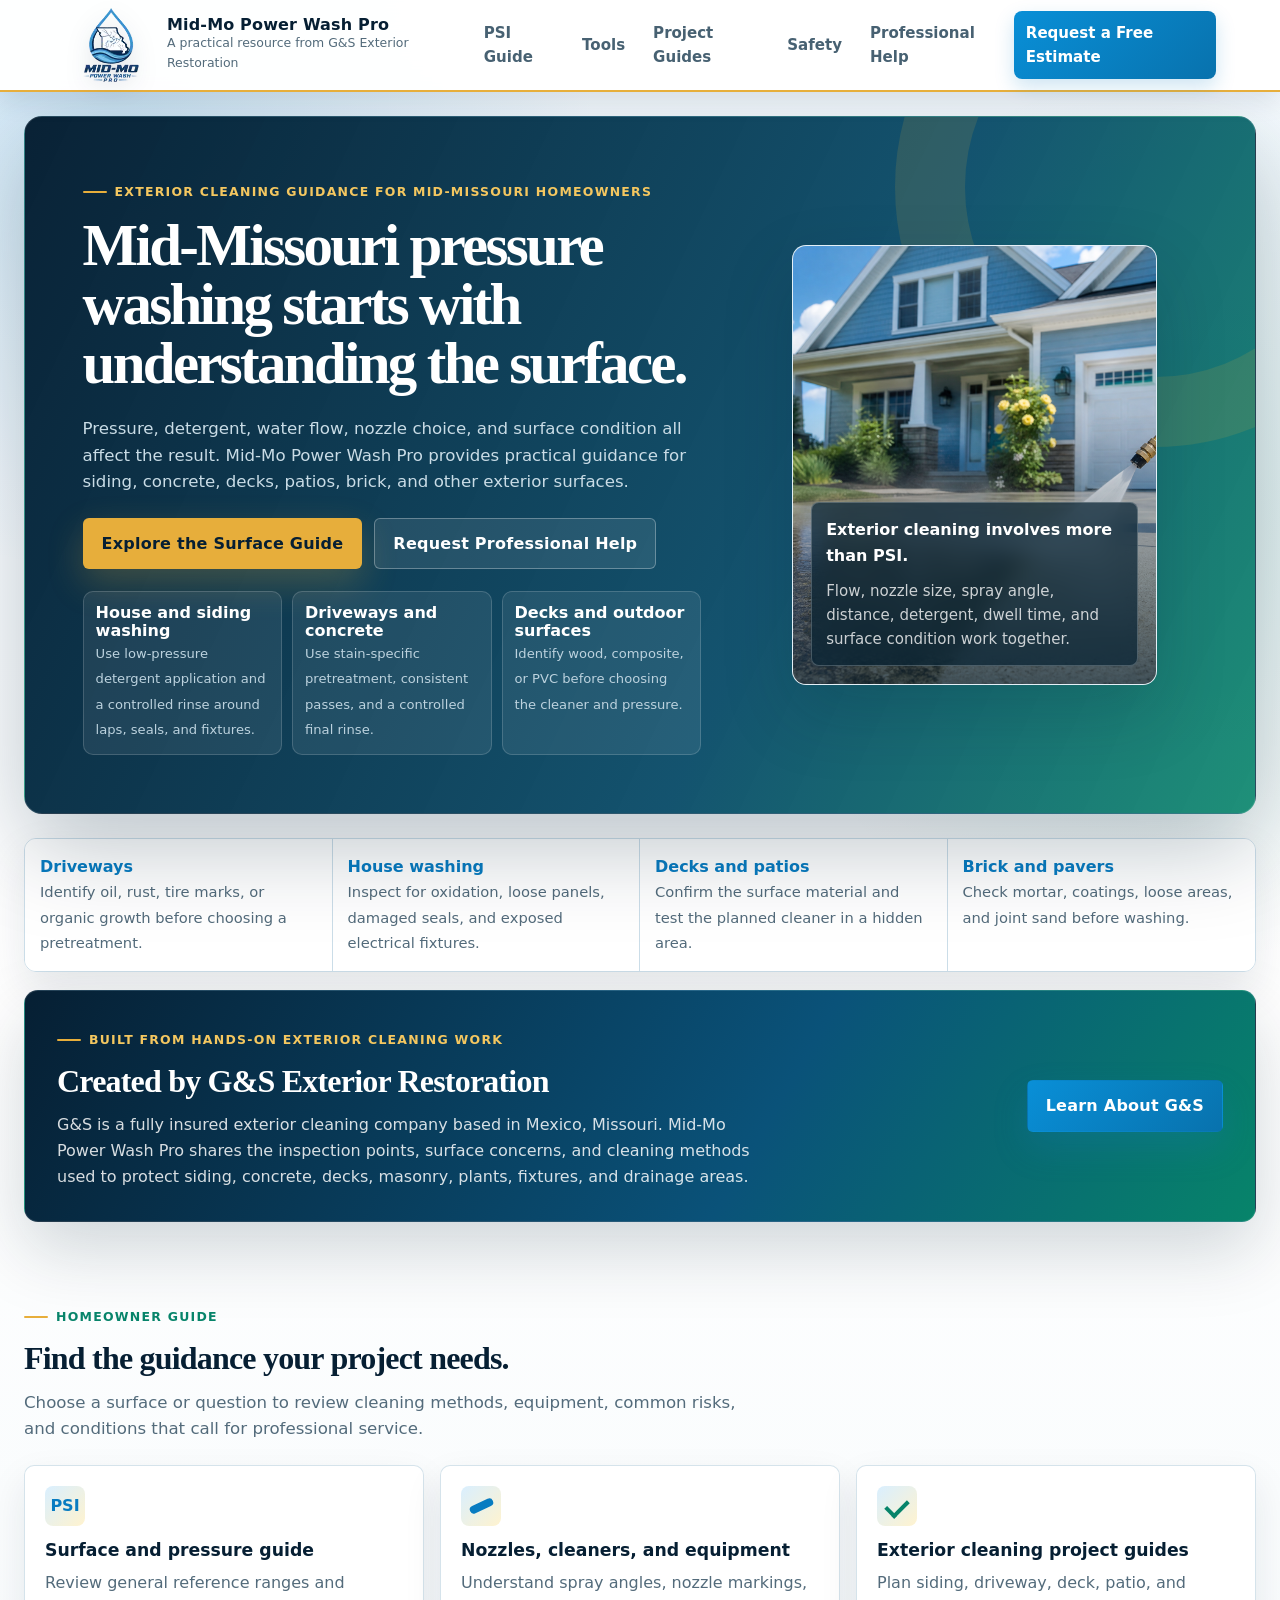
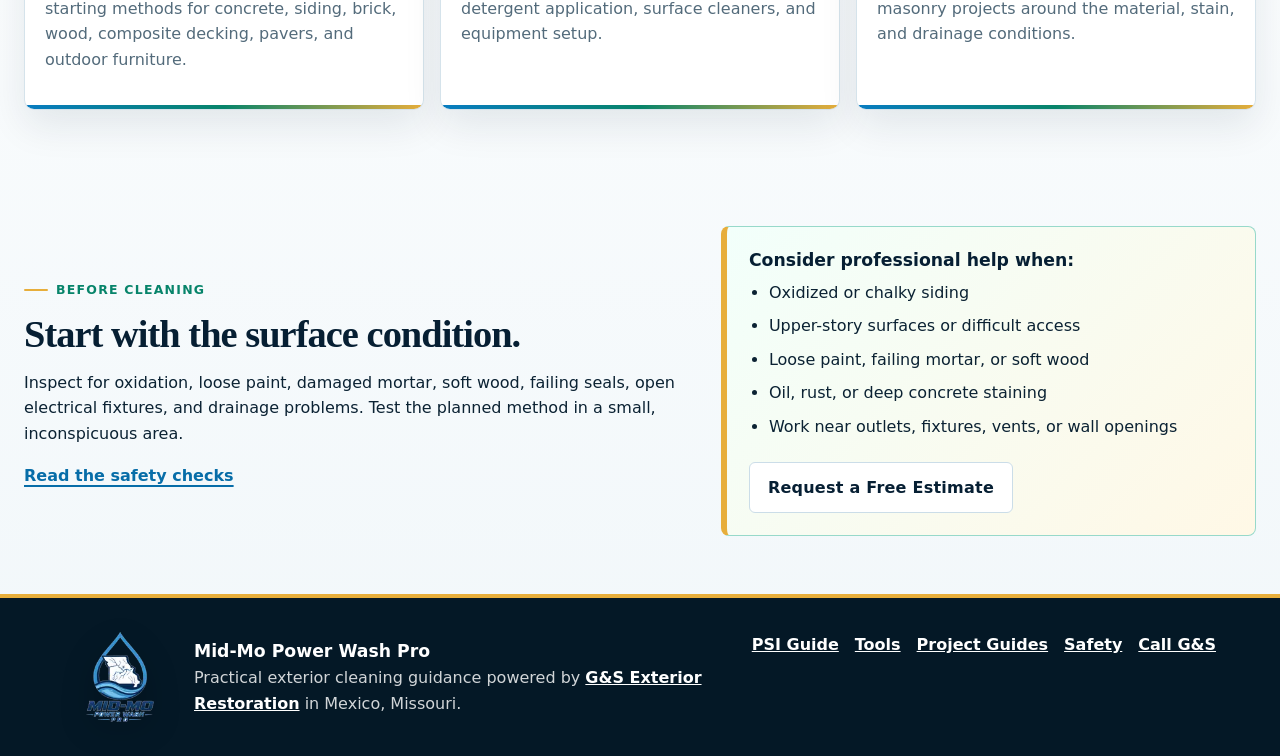
==== commit 590d8d40: "Strengthen logo presence across site" ====
--- a/index.html
+++ b/index.html
@@ -137,6 +137,7 @@
 
     <footer class="site-footer">
       <div>
+        <span class="brand-logo" aria-hidden="true"></span>
         <strong>Mid-Mo Power Wash Pro</strong>
         <p>Practical exterior cleaning guidance powered by <a href="https://gsrestoration.net/" target="_blank" rel="noreferrer">G&amp;S Exterior Restoration</a> in Mexico, Missouri.</p>
       </div>
--- a/assets/premium.css
+++ b/assets/premium.css
@@ -14,3 +14,28 @@
 .page-hero.compact{margin-top:30px;margin-bottom:18px;padding:clamp(42px,6vw,72px);border-left:7px solid var(--gold);border-radius:14px;background-color:#eaf5fa;box-shadow:0 22px 56px rgba(6,31,51,.12)}.page-hero.compact>div{border-radius:10px}.responsive-table{border-color:#b8d1df;box-shadow:0 20px 50px rgba(6,31,51,.12)}th{color:#fff;background:var(--navy)}.tip-panel{border-color:#97d9ca;border-left-color:var(--gold);background:linear-gradient(135deg,#f2fffb,#fff8e6)}.text-link{color:#076da8}.site-footer{border-top:4px solid var(--gold);background:#041826}
 @media(max-width:980px){.site-nav{background:#061f33;border-color:rgba(255,255,255,.14)}.hero{padding:34px}.quick-matrix{grid-template-columns:repeat(2,minmax(0,1fr))}.quick-matrix div:nth-child(2){border-right:0}.quick-matrix div:nth-child(-n+2){border-bottom:1px solid var(--line)}}
 @media(max-width:640px){.hero{margin-top:18px;padding:26px 20px;border-radius:12px}.page-hero.compact{margin-top:18px;padding:32px 22px}.quick-matrix{grid-template-columns:1fr}.quick-matrix div{border-right:0;border-bottom:1px solid var(--line)}.quick-matrix div:last-child{border-bottom:0}}
+
+/* Balanced layout scale */
+.hero,.page-hero,.content-band,.split-section,.sponsor-band,.cta-strip,.lead-section,.quick-matrix{width:min(1320px,calc(100% - 48px));margin-left:auto;margin-right:auto}
+.hero{min-height:560px;grid-template-columns:minmax(0,1fr) minmax(340px,.72fr);gap:clamp(28px,4vw,54px);padding:clamp(34px,4.5vw,58px);margin-top:24px;margin-bottom:24px}
+.hero h1{max-width:720px;font-size:clamp(2.45rem,4.6vw,4.55rem);line-height:1.01}.hero-text,.page-hero p,.section-heading p{font-size:1.04rem}.hero-media,.hero-media img{height:440px;min-height:440px}.hero-caption{padding:14px}.hero-actions{margin-top:22px}.trust-row{margin-top:22px}.trust-row div{padding:12px}.trust-row strong{font-size:1rem}.trust-row span{font-size:.82rem}
+.content-band{padding:clamp(34px,5vw,58px) 0}.split-section{padding:clamp(34px,5vw,58px) 0}.section-heading{margin-bottom:22px}.section-heading h2{font-size:clamp(1.5rem,2.5vw,2.15rem)}
+.info-card,.project-card,.decision-grid article{padding:20px}.card-icon{width:40px;height:40px;margin-bottom:13px}.quick-matrix div{padding:15px}.quick-matrix{margin-top:18px}
+.sponsor-band,.cta-strip,.lead-section{padding:clamp(22px,3.4vw,32px);margin-top:18px;margin-bottom:20px}.sponsor-band h2,.cta-strip h2,.lead-section h2{font-size:clamp(1.45rem,2.5vw,2.05rem)}
+.page-hero.compact{padding:clamp(34px,4.5vw,54px);margin-top:24px;margin-bottom:14px}.page-hero.compact h1{font-size:clamp(2.35rem,4.6vw,4.4rem)}
+.steps div,.danger-grid div{padding:15px}.tip-panel{padding:22px}.responsive-table{font-size:.95rem}th,td{padding:13px}
+
+@media(max-width:980px){.hero,.page-hero,.content-band,.split-section,.sponsor-band,.cta-strip,.lead-section,.quick-matrix{width:min(100% - 36px,1320px)}.hero{min-height:0;grid-template-columns:1fr;padding:30px}.hero-media,.hero-media img{height:380px;min-height:380px}}
+@media(max-width:640px){.hero,.page-hero,.content-band,.split-section,.sponsor-band,.cta-strip,.lead-section,.quick-matrix{width:calc(100% - 28px)}.hero{padding:24px 18px}.hero h1{font-size:clamp(2.15rem,11vw,3rem)}.hero-media,.hero-media img{height:300px;min-height:300px}.page-hero.compact{padding:28px 20px}.page-hero.compact h1{font-size:clamp(2.1rem,11vw,3rem)}.info-card,.project-card,.decision-grid article{padding:18px}}
+
+/* Light navigation and compact brand lockup */
+.site-header{min-height:72px;padding-top:8px;padding-bottom:8px;color:var(--ink);background:rgba(255,255,255,.97);border-bottom:2px solid var(--gold);box-shadow:0 8px 24px rgba(6,31,51,.11)}
+.brand{gap:9px}.brand strong{color:var(--navy)}.brand small{color:var(--muted)}.site-nav a{color:#476172}.site-nav a:hover,.site-nav a.active{color:var(--navy);background:var(--sky)}.site-nav .nav-cta{color:#fff;background:linear-gradient(135deg,#098fd7,#0872ad);box-shadow:0 8px 20px rgba(8,124,193,.2)}.site-nav .nav-cta:hover{color:#fff;background:var(--navy)}.nav-toggle{color:var(--navy);background:#fff;border-color:var(--line)}
+.brand-logo,.brand-mark{width:66px!important;height:54px!important;filter:drop-shadow(0 6px 12px rgba(6,31,51,.12))!important}
+@media(max-width:980px){.site-nav{top:70px;background:#fff;border-color:var(--line)}.site-nav a{color:#476172}}
+@media(max-width:640px){.brand-logo,.brand-mark{width:54px!important;height:44px!important}.site-header{min-height:62px}.site-nav{top:62px}}
+
+/* Stronger brand presence */
+.site-header{min-height:88px}.site-header .brand-logo,.site-header .brand-mark{width:94px!important;height:74px!important}.site-footer>div{display:grid;grid-template-columns:112px minmax(0,1fr);column-gap:18px;align-items:center;max-width:650px}.site-footer .brand-logo{grid-row:1/3;width:112px!important;height:90px!important;filter:drop-shadow(0 8px 16px rgba(0,0,0,.24))!important}.site-footer strong{align-self:end;font-size:1.08rem}.site-footer p{align-self:start}
+@media(max-width:980px){.site-nav{top:86px}}
+@media(max-width:640px){.site-header{min-height:70px}.site-header .brand-logo,.site-header .brand-mark{width:72px!important;height:56px!important}.site-nav{top:70px}.site-footer>div{grid-template-columns:86px minmax(0,1fr);column-gap:14px}.site-footer .brand-logo{width:86px!important;height:70px!important}}
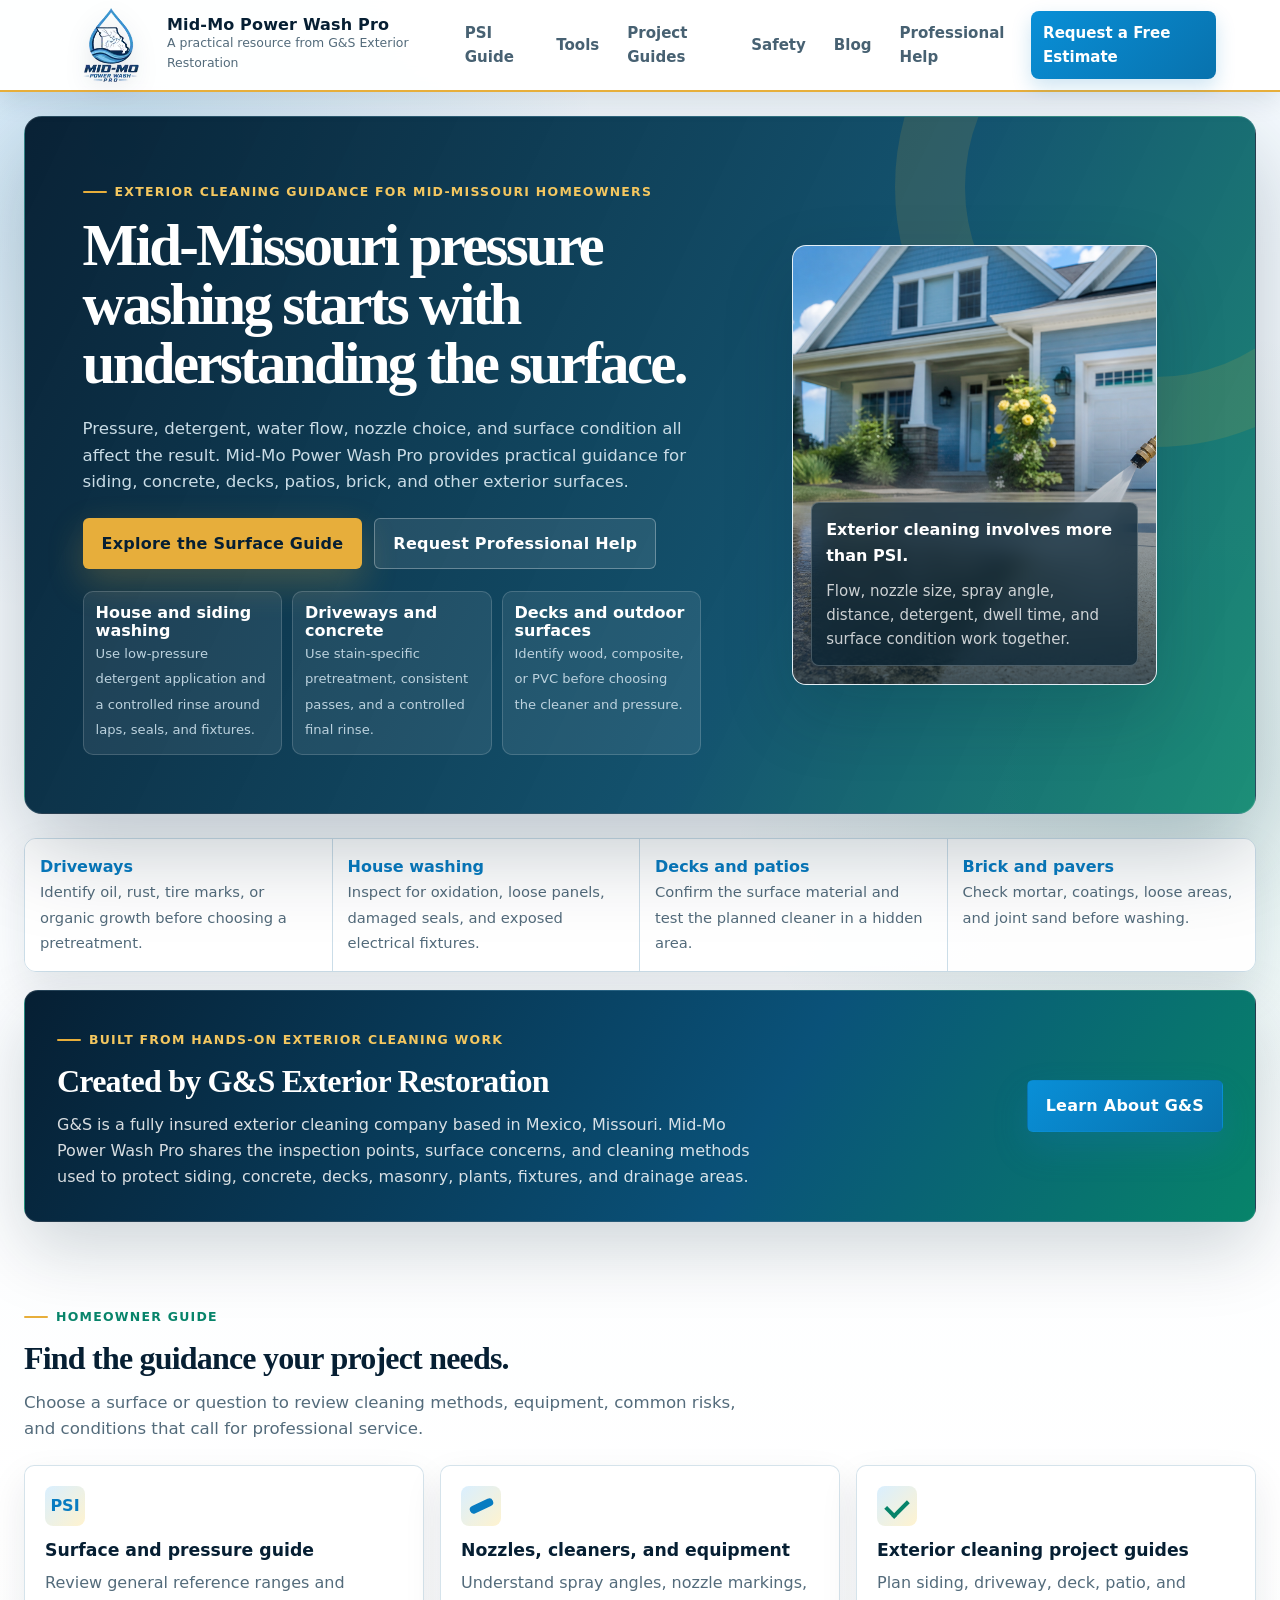
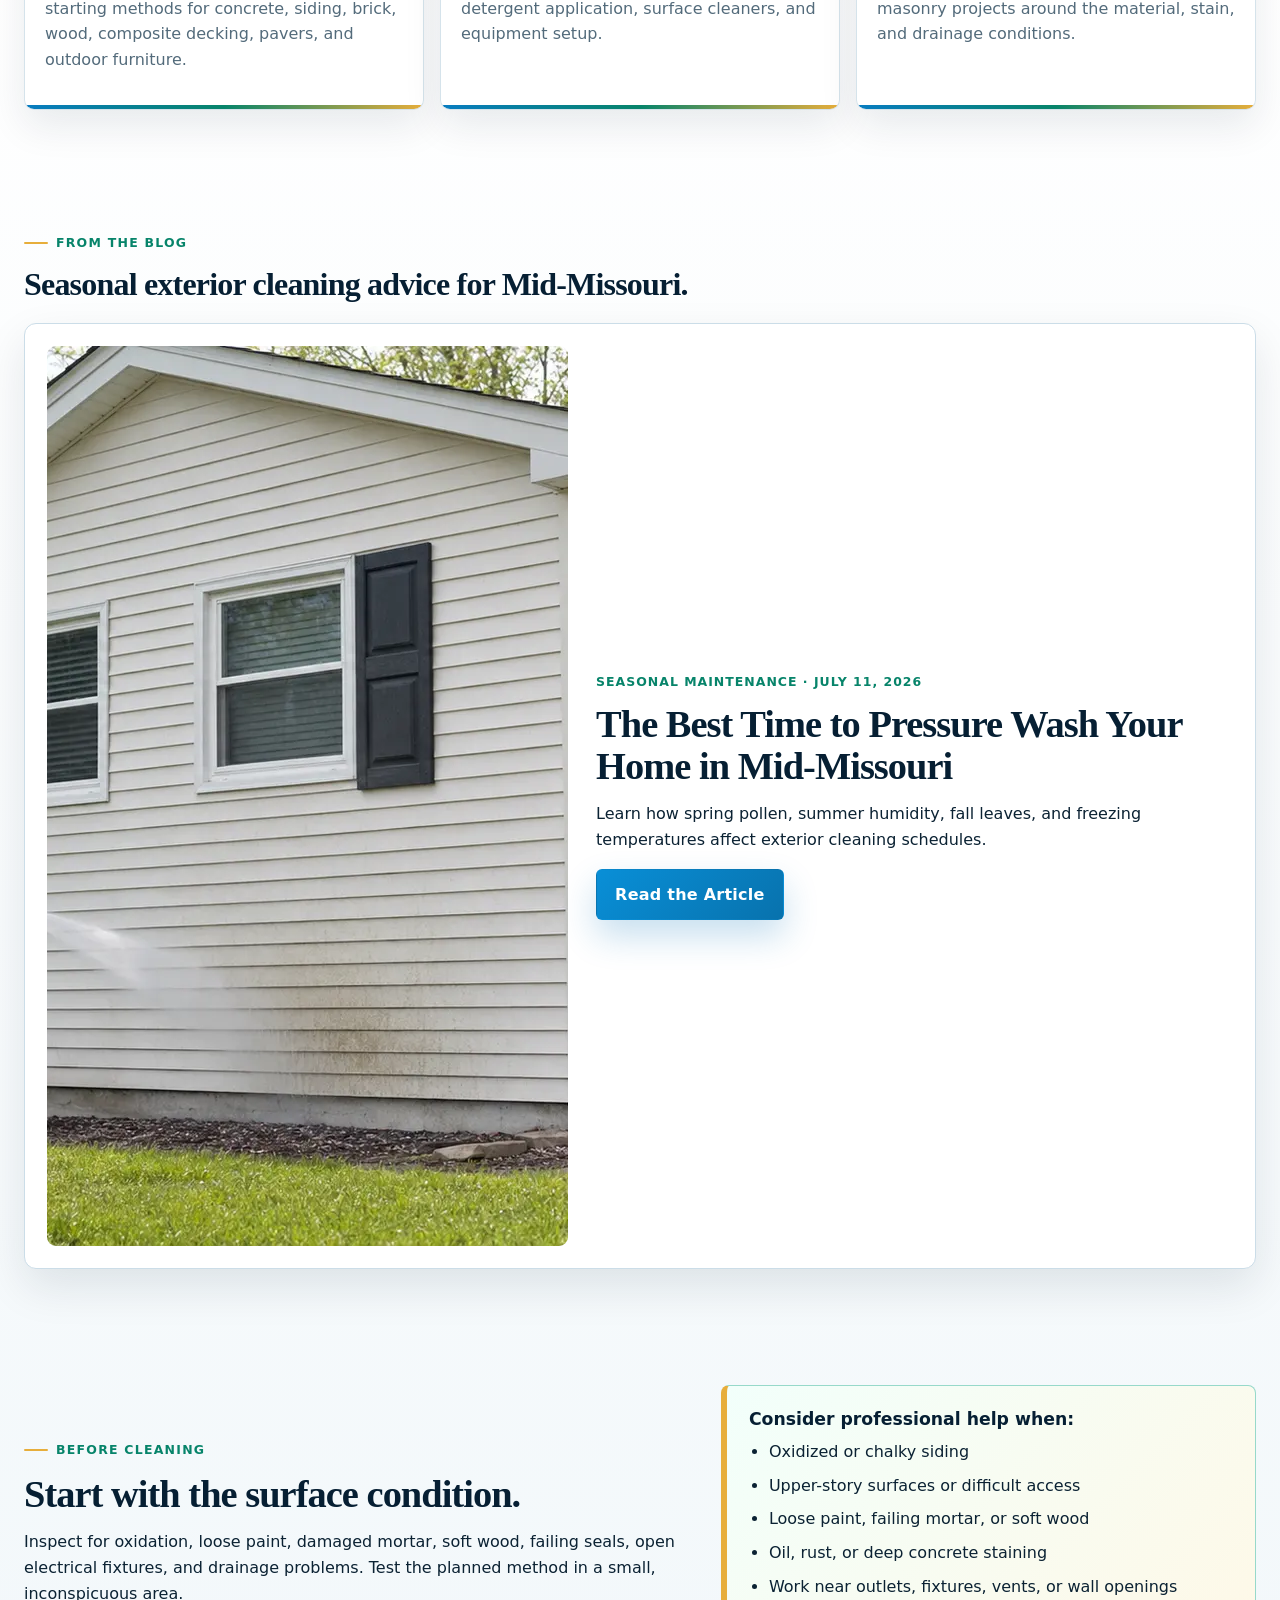
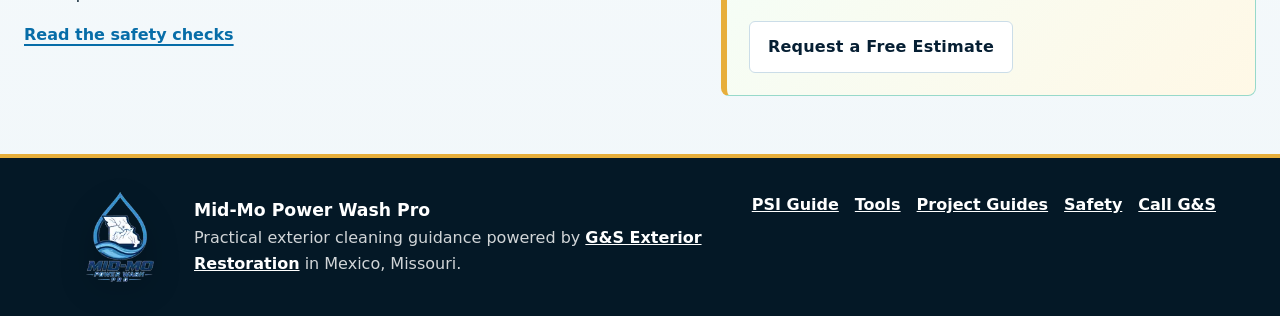
==== commit ae686cfd: "Add blog and first Mid-Missouri article" ====
--- a/index.html
+++ b/index.html
@@ -31,6 +31,7 @@
         <a href="tools.html">Tools</a>
         <a href="projects.html">Project Guides</a>
         <a href="safety.html">Safety</a>
+        <a href="blog.html">Blog</a>
         <a href="when-to-call-a-pro.html">Professional Help</a>
         <a class="nav-cta" href="https://gsrestoration.net/" target="_blank" rel="noreferrer">Request a Free Estimate</a>
       </nav>
@@ -114,6 +115,11 @@
         </div>
       </section>
 
+      <section class="content-band">
+        <div class="section-heading"><span class="section-kicker">From the blog</span><h2>Seasonal exterior cleaning advice for Mid-Missouri.</h2></div>
+        <article class="blog-feature"><img src="assets/blog/best-time-pressure-wash-mid-missouri.webp" alt="Professional washing light-colored siding on a Mid-Missouri home in spring" width="1600" height="900" loading="lazy"><div><p class="blog-meta">Seasonal maintenance · July 11, 2026</p><h2>The Best Time to Pressure Wash Your Home in Mid-Missouri</h2><p>Learn how spring pollen, summer humidity, fall leaves, and freezing temperatures affect exterior cleaning schedules.</p><a class="button primary" href="blog/best-time-to-pressure-wash-mid-missouri.html">Read the Article</a></div></article>
+      </section>
+
       <section class="split-section">
         <div>
           <span class="section-kicker">Before cleaning</span>
--- a/assets/premium.css
+++ b/assets/premium.css
@@ -39,3 +39,7 @@
 .site-header{min-height:88px}.site-header .brand-logo,.site-header .brand-mark{width:94px!important;height:74px!important}.site-footer>div{display:grid;grid-template-columns:112px minmax(0,1fr);column-gap:18px;align-items:center;max-width:650px}.site-footer .brand-logo{grid-row:1/3;width:112px!important;height:90px!important;filter:drop-shadow(0 8px 16px rgba(0,0,0,.24))!important}.site-footer strong{align-self:end;font-size:1.08rem}.site-footer p{align-self:start}
 @media(max-width:980px){.site-nav{top:86px}}
 @media(max-width:640px){.site-header{min-height:70px}.site-header .brand-logo,.site-header .brand-mark{width:72px!important;height:56px!important}.site-nav{top:70px}.site-footer>div{grid-template-columns:86px minmax(0,1fr);column-gap:14px}.site-footer .brand-logo{width:86px!important;height:70px!important}}
+
+/* Blog */
+.blog-feature{display:grid;grid-template-columns:minmax(0,.9fr) minmax(0,1.1fr);gap:28px;align-items:center;padding:22px;border:1px solid var(--line);border-radius:12px;background:#fff;box-shadow:0 18px 44px rgba(6,31,51,.1)}.blog-feature img{display:block;width:100%;aspect-ratio:16/9;border-radius:9px;object-fit:cover}.blog-meta{color:var(--green);font-size:.78rem;font-weight:900;letter-spacing:.08em;text-transform:uppercase}.article-shell{width:min(920px,calc(100% - 40px));margin:0 auto;padding:42px 0 68px}.article-hero{width:min(1320px,calc(100% - 48px));margin:24px auto 0}.article-hero img{display:block;width:100%;max-height:620px;border-radius:14px;object-fit:cover;box-shadow:var(--shadow)}.article-header{margin-bottom:30px}.article-header h1{font-size:clamp(2.5rem,5vw,4.8rem)}.article-byline{color:var(--muted)}.article-body{font-size:1.06rem}.article-body h2{margin-top:42px}.article-body h3{margin-top:28px}.article-body li{margin:7px 0}.article-image{margin:36px 0}.article-image img{display:block;width:100%;border-radius:10px}.article-image figcaption{margin-top:9px;color:var(--muted);font-size:.86rem}.article-cta{margin-top:44px;padding:28px;border-left:6px solid var(--gold);border-radius:10px;color:#fff;background:linear-gradient(120deg,var(--navy),#0a5279)}.article-cta h2{margin-top:0;color:#fff}.article-cta a{color:#fff}
+@media(max-width:780px){.blog-feature{grid-template-columns:1fr}.article-shell{width:calc(100% - 30px)}.article-hero{width:calc(100% - 28px)}}
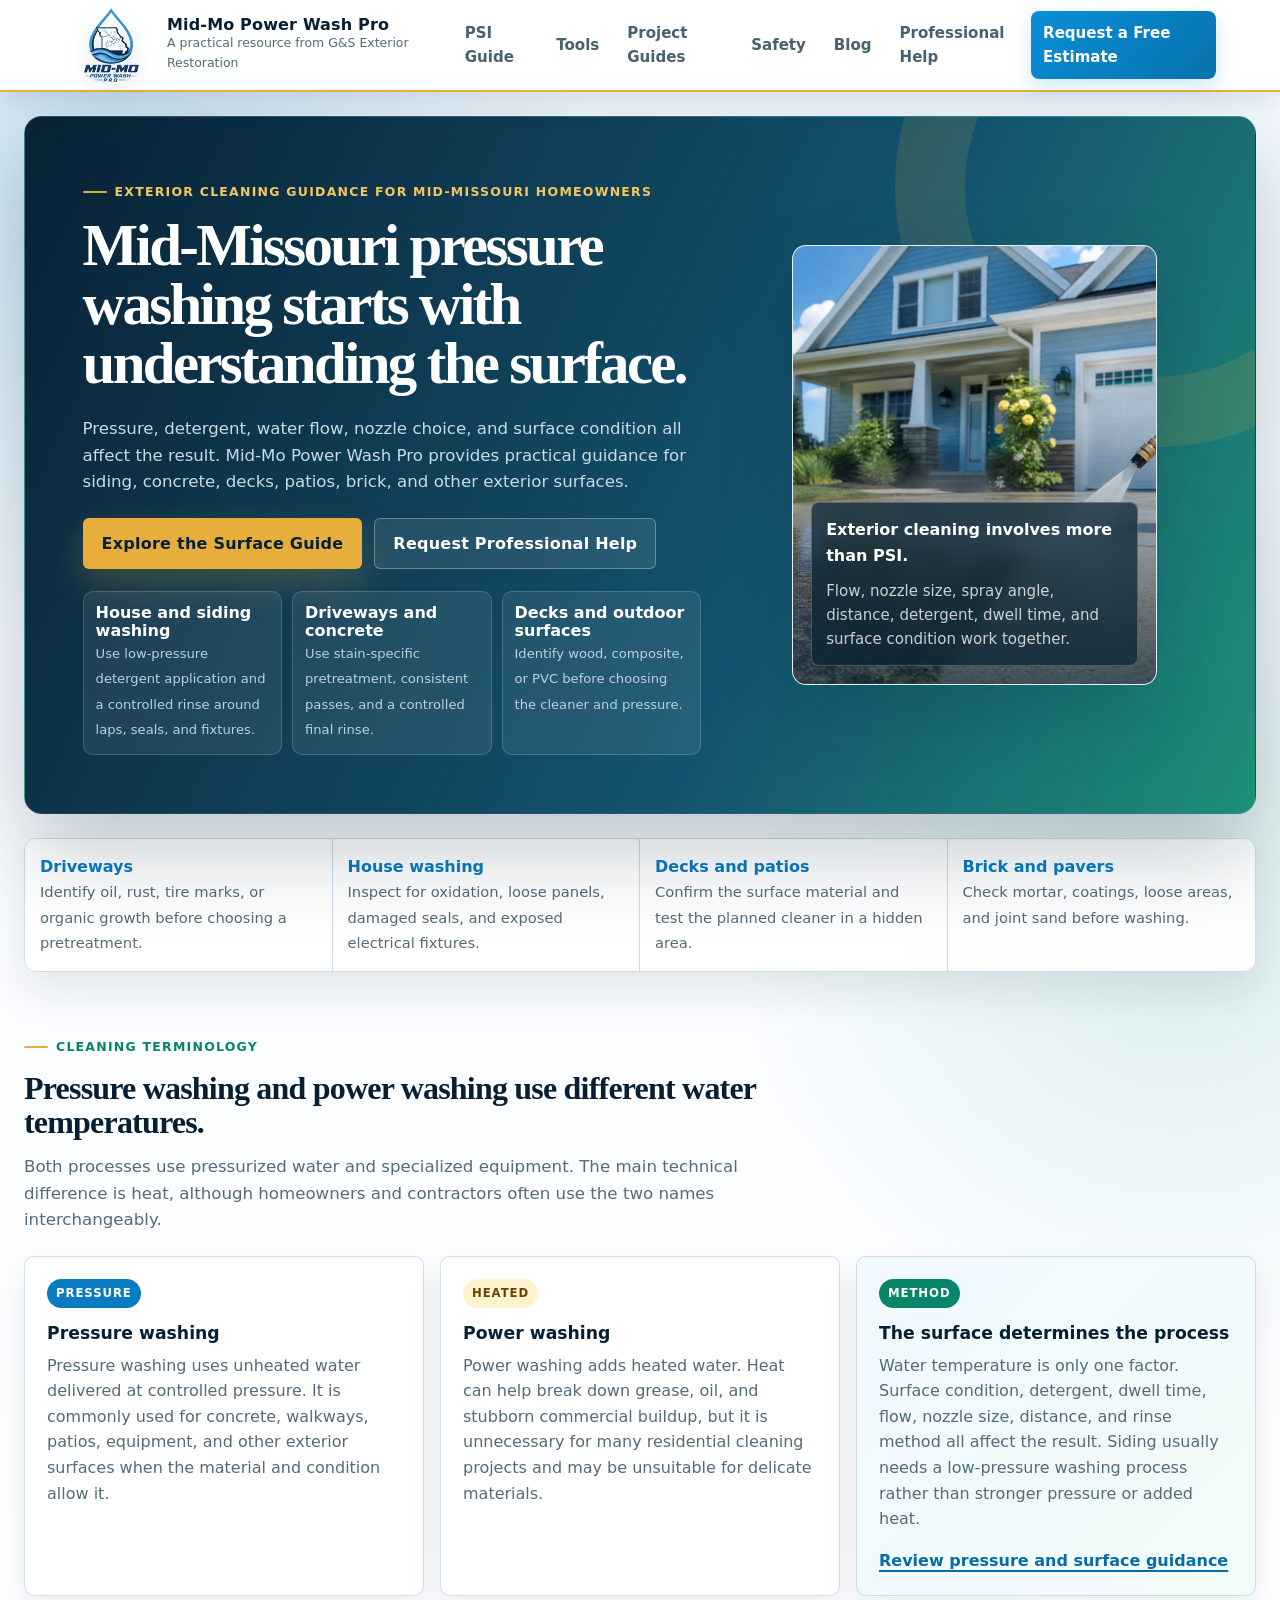
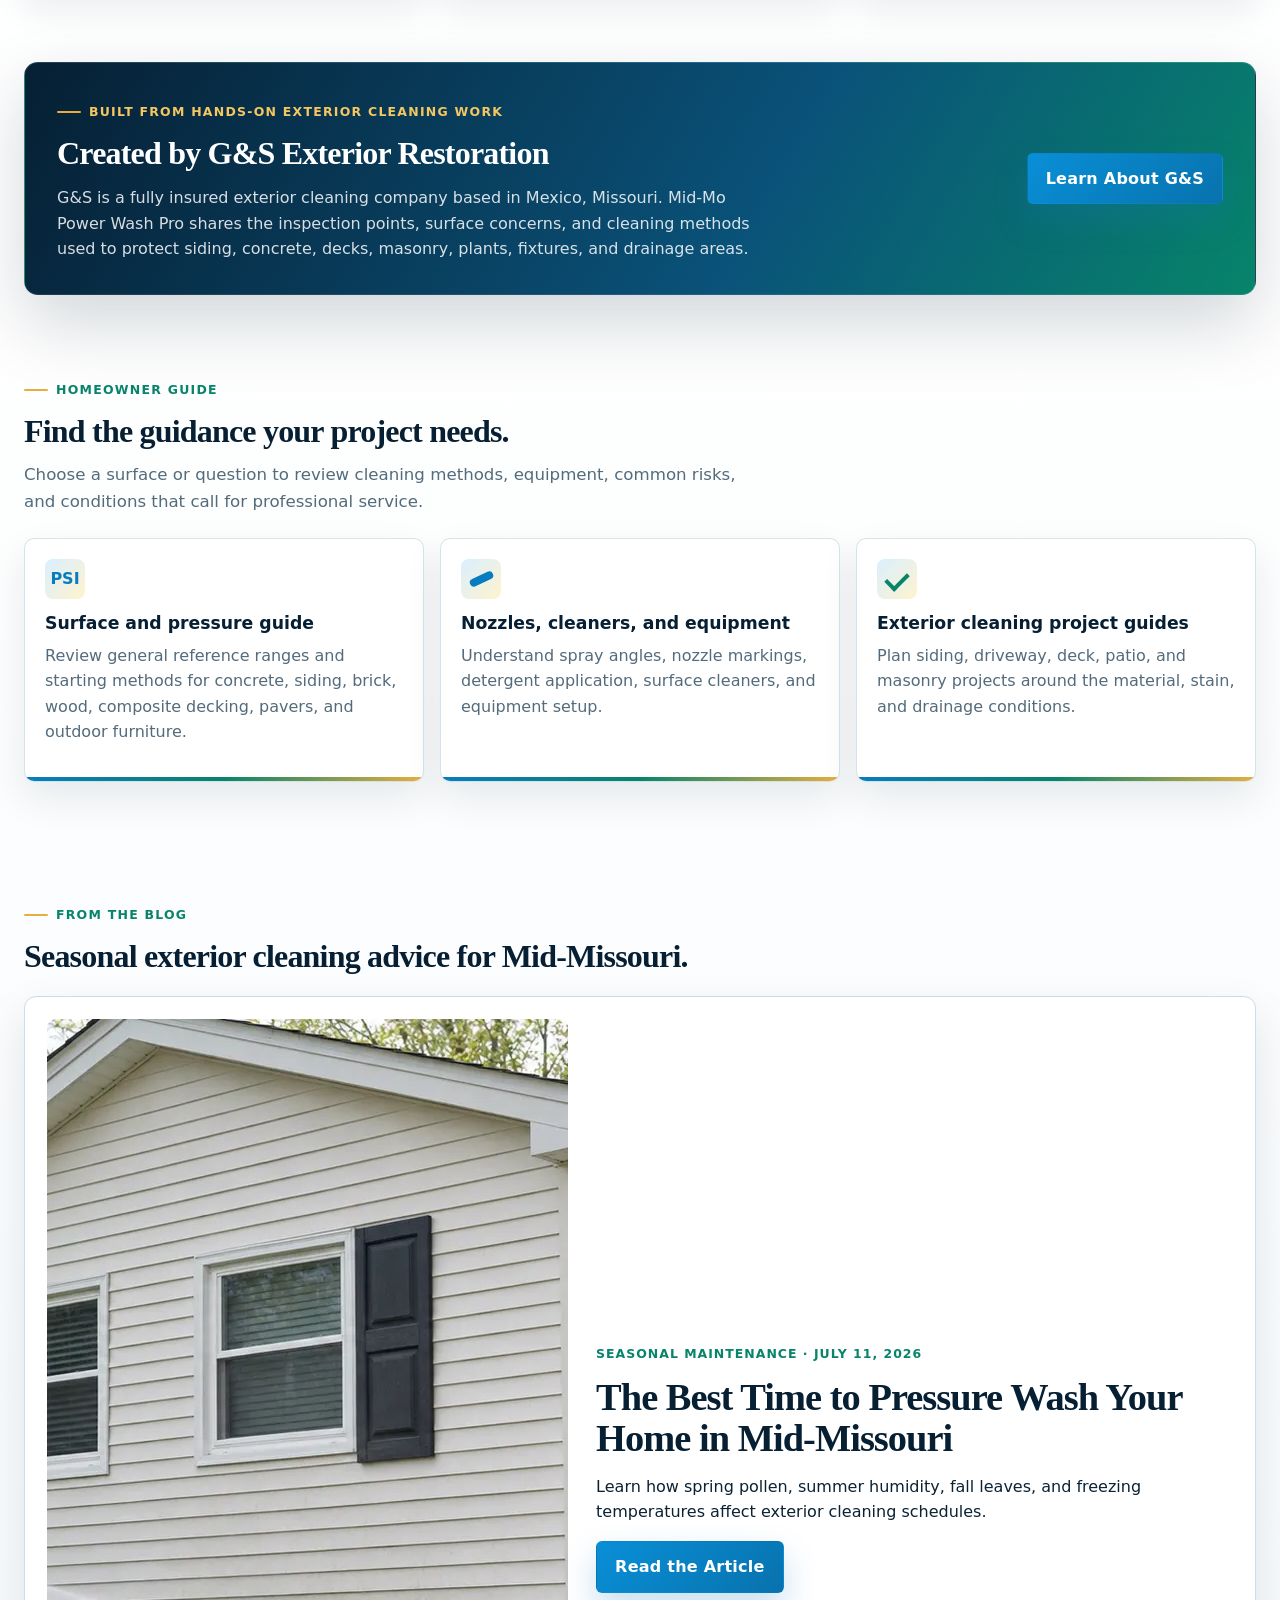
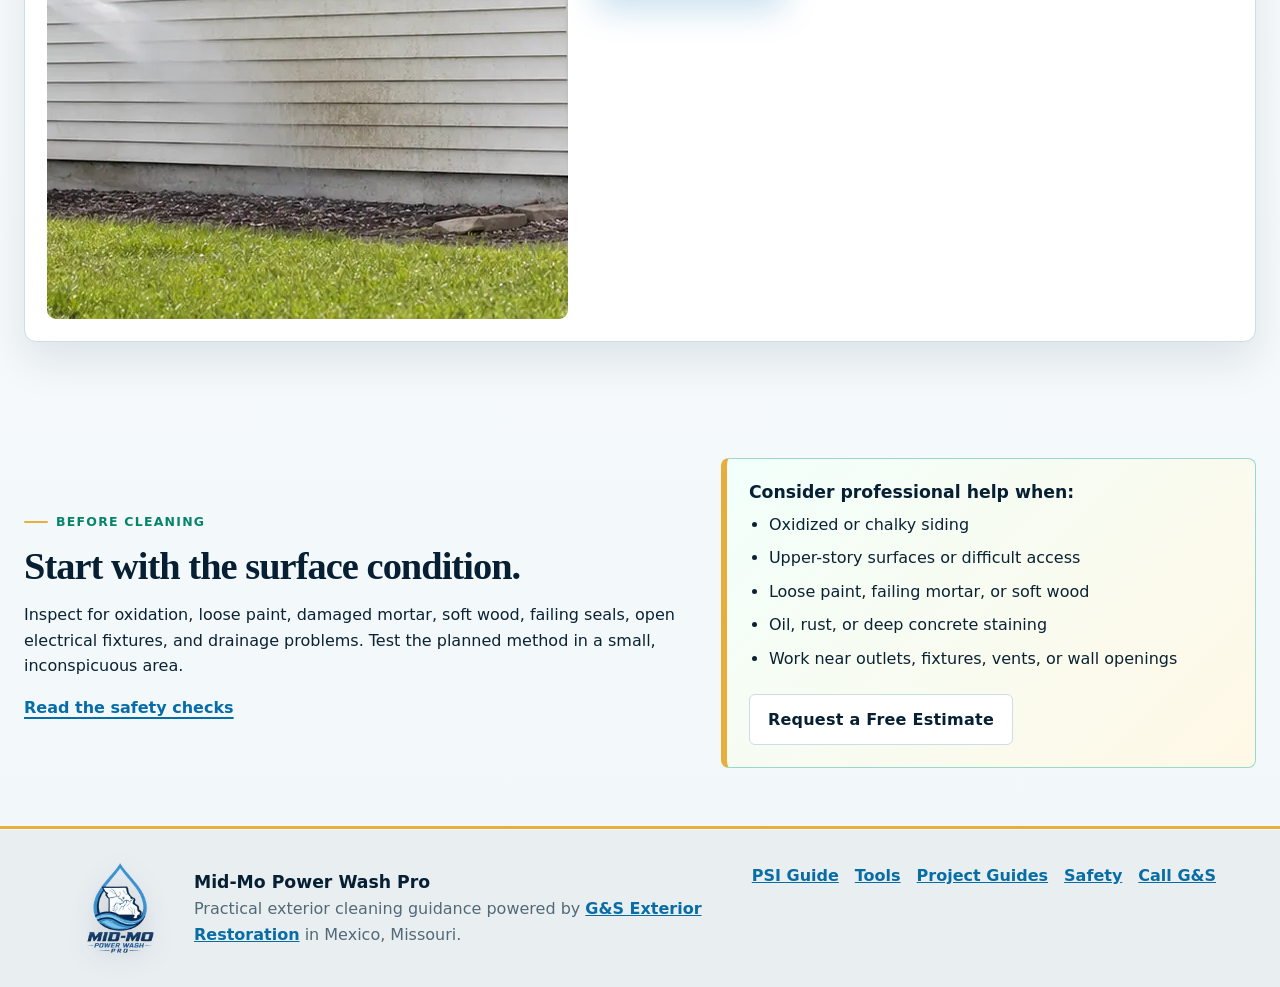
==== commit a7792d88: "Explain pressure and power washing differences" ====
--- a/index.html
+++ b/index.html
@@ -4,7 +4,7 @@
     <meta charset="utf-8">
     <meta name="viewport" content="width=device-width, initial-scale=1">
     <title>Mid-Missouri Pressure Washing Guide | Mid-Mo Power Wash Pro</title>
-    <meta name="description" content="Mid-Missouri pressure washing and exterior cleaning guidance for siding, concrete, decks, patios, brick, equipment, safety, and surface care.">
+    <meta name="description" content="Mid-Missouri pressure washing, power washing, and exterior cleaning guidance for siding, concrete, decks, patios, equipment, safety, and surface care.">
     <link rel="canonical" href="https://midmopowerwash.com/">
     <meta property="og:type" content="website">
     <meta property="og:site_name" content="Mid-Mo Power Wash Pro">
@@ -78,6 +78,32 @@
         <div>
           <strong>Brick and pavers</strong>
           <span>Check mortar, coatings, loose areas, and joint sand before washing.</span>
+        </div>
+      </section>
+
+      <section class="content-band process-explainer" aria-labelledby="pressure-power-heading">
+        <div class="section-heading">
+          <span class="section-kicker">Cleaning terminology</span>
+          <h2 id="pressure-power-heading">Pressure washing and power washing use different water temperatures.</h2>
+          <p>Both processes use pressurized water and specialized equipment. The main technical difference is heat, although homeowners and contractors often use the two names interchangeably.</p>
+        </div>
+        <div class="process-grid">
+          <article>
+            <span class="process-mark">Pressure</span>
+            <h3>Pressure washing</h3>
+            <p>Pressure washing uses unheated water delivered at controlled pressure. It is commonly used for concrete, walkways, patios, equipment, and other exterior surfaces when the material and condition allow it.</p>
+          </article>
+          <article>
+            <span class="process-mark heated">Heated</span>
+            <h3>Power washing</h3>
+            <p>Power washing adds heated water. Heat can help break down grease, oil, and stubborn commercial buildup, but it is unnecessary for many residential cleaning projects and may be unsuitable for delicate materials.</p>
+          </article>
+          <article class="process-choice">
+            <span class="process-mark method">Method</span>
+            <h3>The surface determines the process</h3>
+            <p>Water temperature is only one factor. Surface condition, detergent, dwell time, flow, nozzle size, distance, and rinse method all affect the result. Siding usually needs a low-pressure washing process rather than stronger pressure or added heat.</p>
+            <a class="text-link" href="psi-guide.html">Review pressure and surface guidance</a>
+          </article>
         </div>
       </section>
 
--- a/assets/premium.css
+++ b/assets/premium.css
@@ -43,3 +43,10 @@
 /* Blog */
 .blog-feature{display:grid;grid-template-columns:minmax(0,.9fr) minmax(0,1.1fr);gap:28px;align-items:center;padding:22px;border:1px solid var(--line);border-radius:12px;background:#fff;box-shadow:0 18px 44px rgba(6,31,51,.1)}.blog-feature img{display:block;width:100%;aspect-ratio:16/9;border-radius:9px;object-fit:cover}.blog-meta{color:var(--green);font-size:.78rem;font-weight:900;letter-spacing:.08em;text-transform:uppercase}.article-shell{width:min(920px,calc(100% - 40px));margin:0 auto;padding:42px 0 68px}.article-hero{width:min(1320px,calc(100% - 48px));margin:24px auto 0}.article-hero img{display:block;width:100%;max-height:620px;border-radius:14px;object-fit:cover;box-shadow:var(--shadow)}.article-header{margin-bottom:30px}.article-header h1{font-size:clamp(2.5rem,5vw,4.8rem)}.article-byline{color:var(--muted)}.article-body{font-size:1.06rem}.article-body h2{margin-top:42px}.article-body h3{margin-top:28px}.article-body li{margin:7px 0}.article-image{margin:36px 0}.article-image img{display:block;width:100%;border-radius:10px}.article-image figcaption{margin-top:9px;color:var(--muted);font-size:.86rem}.article-cta{margin-top:44px;padding:28px;border-left:6px solid var(--gold);border-radius:10px;color:#fff;background:linear-gradient(120deg,var(--navy),#0a5279)}.article-cta h2{margin-top:0;color:#fff}.article-cta a{color:#fff}
 @media(max-width:780px){.blog-feature{grid-template-columns:1fr}.article-shell{width:calc(100% - 30px)}.article-hero{width:calc(100% - 28px)}}
+
+/* Light footer for stronger logo contrast */
+.site-footer{color:#526977;background:#e9eef1;border-top:3px solid var(--gold);box-shadow:inset 0 1px 0 rgba(255,255,255,.8)}.site-footer strong{color:var(--navy)}.site-footer p{color:#526977}.site-footer a{color:#086da5}.site-footer a:hover{color:var(--navy)}.site-footer .brand-logo{filter:drop-shadow(0 6px 12px rgba(6,31,51,.13))!important}
+
+/* Pressure and power washing explainer */
+.process-explainer{padding-bottom:clamp(30px,4vw,48px)}.process-grid{display:grid;grid-template-columns:repeat(3,minmax(0,1fr));gap:16px}.process-grid article{padding:22px;border:1px solid rgba(9,93,138,.18);border-radius:10px;background:#fff;box-shadow:0 14px 34px rgba(6,31,51,.08)}.process-grid .process-choice{background:linear-gradient(135deg,#f1f9ff,#f1fbf7)}.process-mark{display:inline-flex;margin-bottom:14px;padding:5px 9px;border-radius:999px;color:#fff;background:var(--blue);font-size:.73rem;font-weight:900;letter-spacing:.08em;text-transform:uppercase}.process-mark.heated{color:#694400;background:var(--gold-soft)}.process-mark.method{background:var(--green)}.process-grid p{color:var(--muted)}
+@media(max-width:900px){.process-grid{grid-template-columns:1fr}}
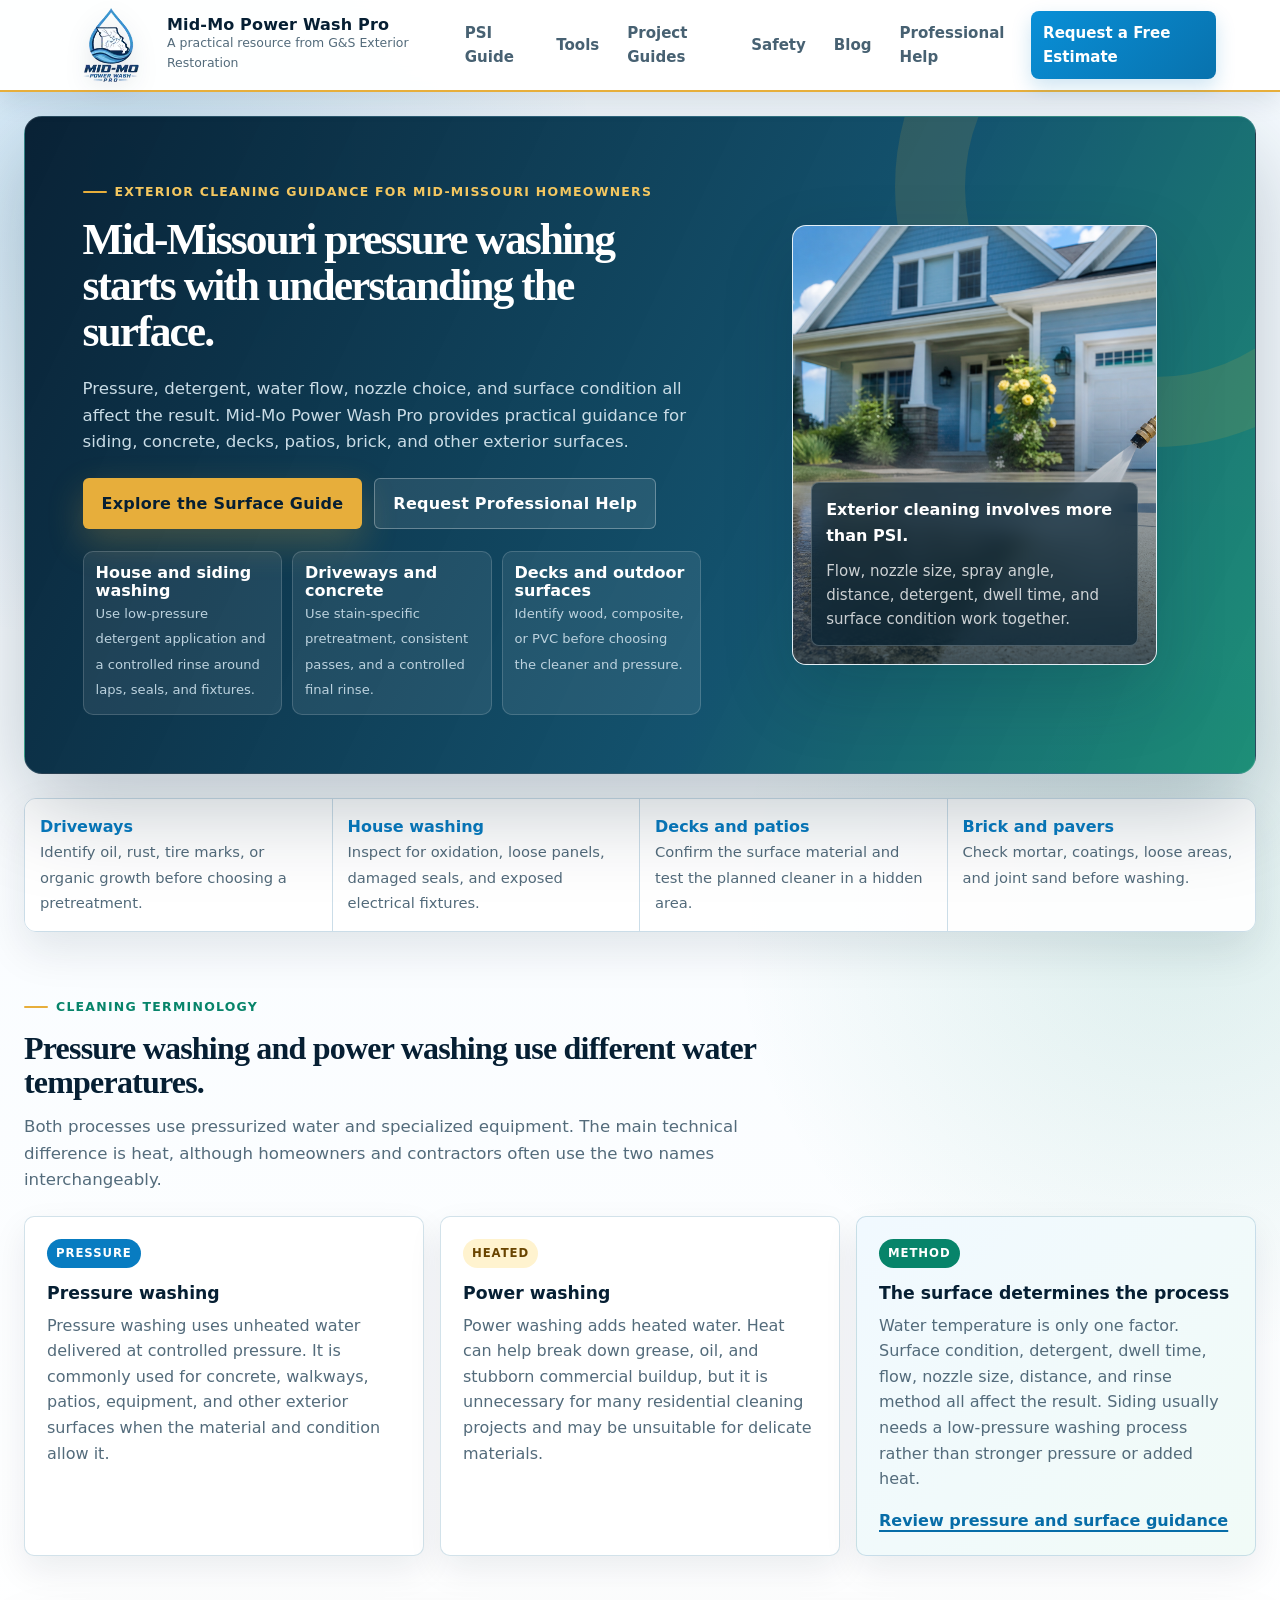
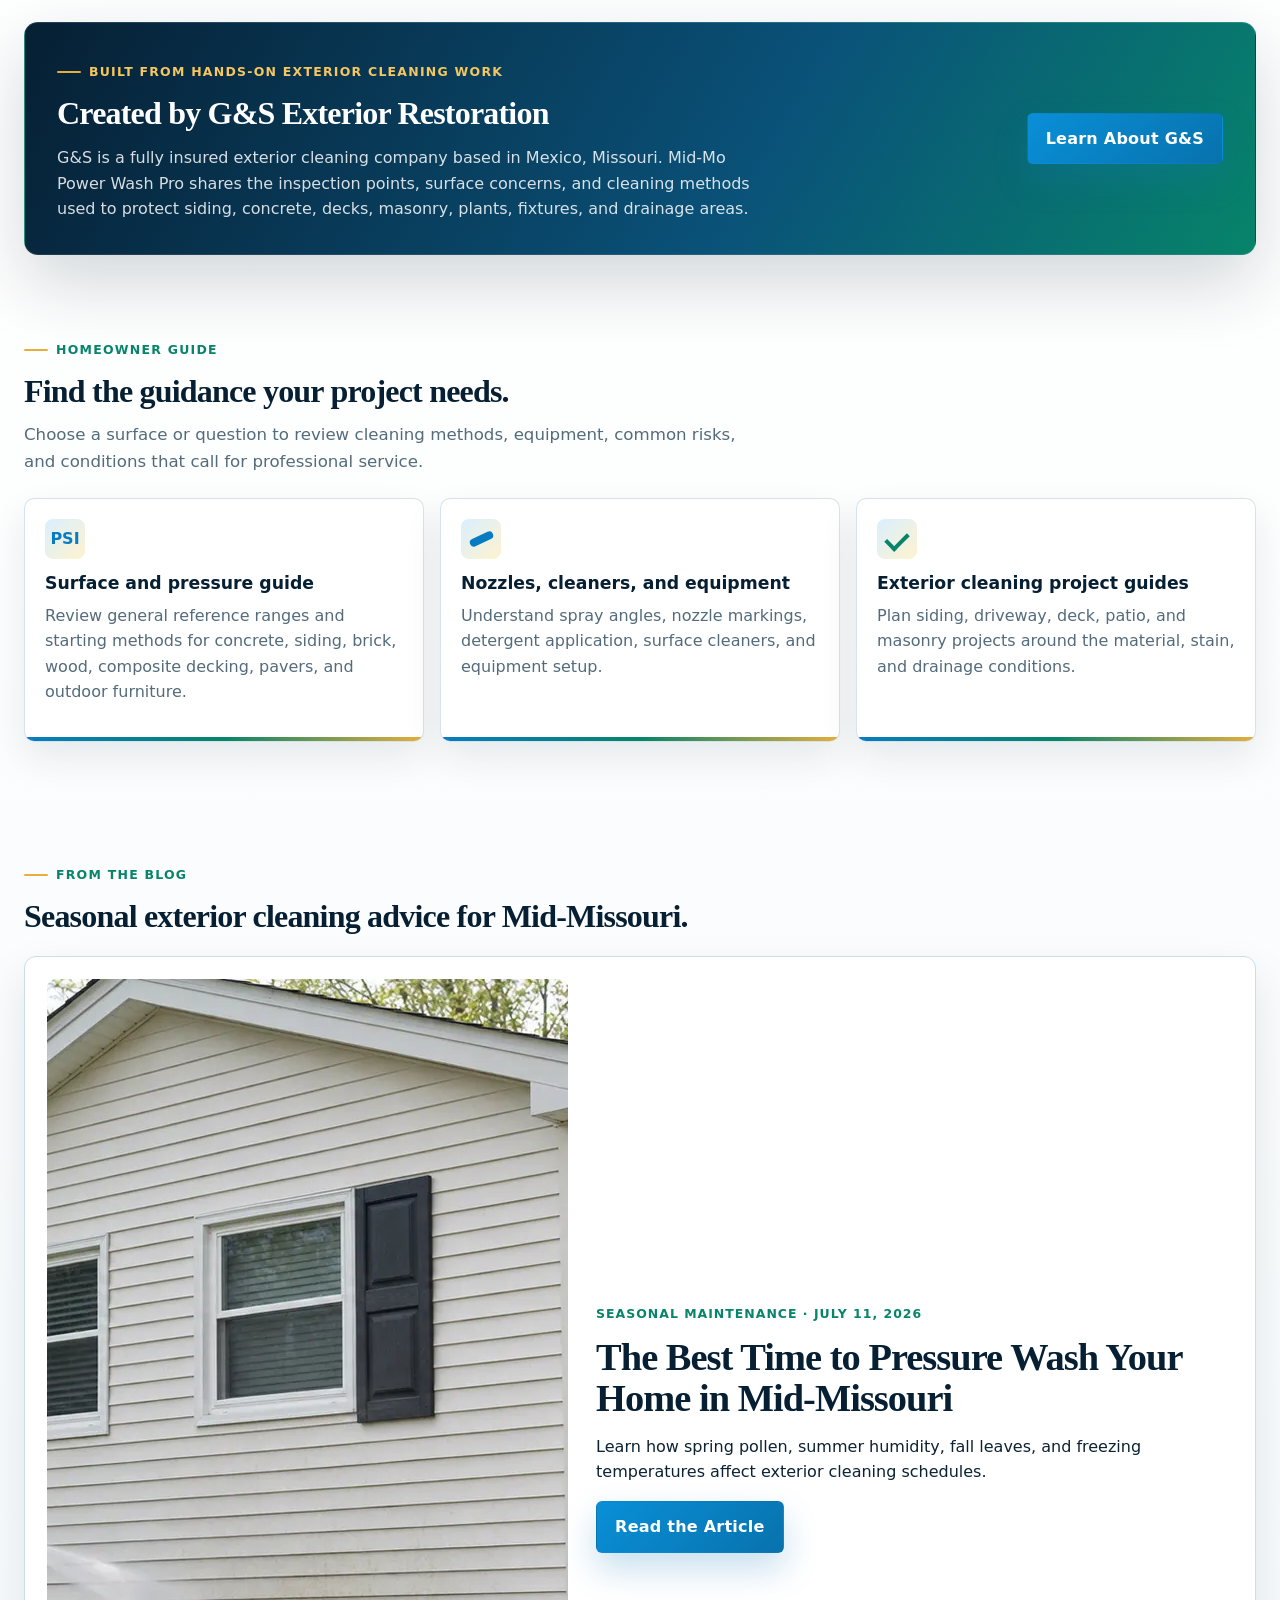
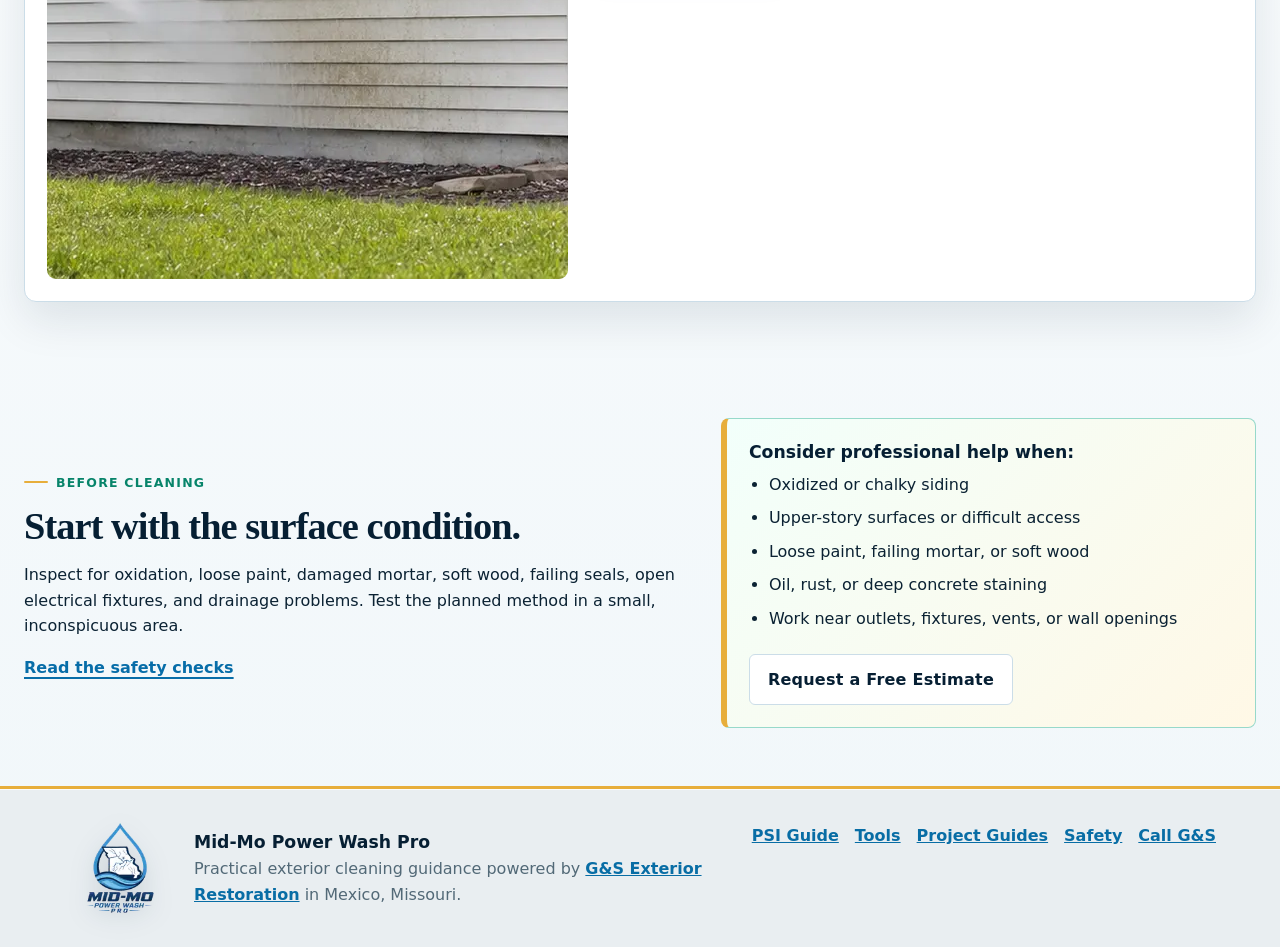
==== commit 8ec452a3: "Use header icon as site favicon" ====
--- a/index.html
+++ b/index.html
@@ -3,6 +3,9 @@
   <head>
     <meta charset="utf-8">
     <meta name="viewport" content="width=device-width, initial-scale=1">
+    <link rel="icon" href="/assets/favicon.png" type="image/png">
+    <link rel="shortcut icon" href="/favicon.ico">
+    <link rel="apple-touch-icon" href="/assets/apple-touch-icon.png">
     <title>Mid-Missouri Pressure Washing Guide | Mid-Mo Power Wash Pro</title>
     <meta name="description" content="Mid-Missouri pressure washing, power washing, and exterior cleaning guidance for siding, concrete, decks, patios, equipment, safety, and surface care.">
     <link rel="canonical" href="https://midmopowerwash.com/">
--- a/assets/premium.css
+++ b/assets/premium.css
@@ -18,7 +18,7 @@
 /* Balanced layout scale */
 .hero,.page-hero,.content-band,.split-section,.sponsor-band,.cta-strip,.lead-section,.quick-matrix{width:min(1320px,calc(100% - 48px));margin-left:auto;margin-right:auto}
 .hero{min-height:560px;grid-template-columns:minmax(0,1fr) minmax(340px,.72fr);gap:clamp(28px,4vw,54px);padding:clamp(34px,4.5vw,58px);margin-top:24px;margin-bottom:24px}
-.hero h1{max-width:720px;font-size:clamp(2.45rem,4.6vw,4.55rem);line-height:1.01}.hero-text,.page-hero p,.section-heading p{font-size:1.04rem}.hero-media,.hero-media img{height:440px;min-height:440px}.hero-caption{padding:14px}.hero-actions{margin-top:22px}.trust-row{margin-top:22px}.trust-row div{padding:12px}.trust-row strong{font-size:1rem}.trust-row span{font-size:.82rem}
+.hero h1{max-width:660px;font-size:clamp(2rem,3.4vw,3.45rem);line-height:1.06}.hero-text,.page-hero p,.section-heading p{font-size:1.04rem}.hero-media,.hero-media img{height:440px;min-height:440px}.hero-caption{padding:14px}.hero-actions{margin-top:22px}.trust-row{margin-top:22px}.trust-row div{padding:12px}.trust-row strong{font-size:1rem}.trust-row span{font-size:.82rem}
 .content-band{padding:clamp(34px,5vw,58px) 0}.split-section{padding:clamp(34px,5vw,58px) 0}.section-heading{margin-bottom:22px}.section-heading h2{font-size:clamp(1.5rem,2.5vw,2.15rem)}
 .info-card,.project-card,.decision-grid article{padding:20px}.card-icon{width:40px;height:40px;margin-bottom:13px}.quick-matrix div{padding:15px}.quick-matrix{margin-top:18px}
 .sponsor-band,.cta-strip,.lead-section{padding:clamp(22px,3.4vw,32px);margin-top:18px;margin-bottom:20px}.sponsor-band h2,.cta-strip h2,.lead-section h2{font-size:clamp(1.45rem,2.5vw,2.05rem)}
@@ -26,7 +26,7 @@
 .steps div,.danger-grid div{padding:15px}.tip-panel{padding:22px}.responsive-table{font-size:.95rem}th,td{padding:13px}
 
 @media(max-width:980px){.hero,.page-hero,.content-band,.split-section,.sponsor-band,.cta-strip,.lead-section,.quick-matrix{width:min(100% - 36px,1320px)}.hero{min-height:0;grid-template-columns:1fr;padding:30px}.hero-media,.hero-media img{height:380px;min-height:380px}}
-@media(max-width:640px){.hero,.page-hero,.content-band,.split-section,.sponsor-band,.cta-strip,.lead-section,.quick-matrix{width:calc(100% - 28px)}.hero{padding:24px 18px}.hero h1{font-size:clamp(2.15rem,11vw,3rem)}.hero-media,.hero-media img{height:300px;min-height:300px}.page-hero.compact{padding:28px 20px}.page-hero.compact h1{font-size:clamp(2.1rem,11vw,3rem)}.info-card,.project-card,.decision-grid article{padding:18px}}
+@media(max-width:640px){.hero,.page-hero,.content-band,.split-section,.sponsor-band,.cta-strip,.lead-section,.quick-matrix{width:calc(100% - 28px)}.hero{padding:24px 18px}.hero h1{font-size:clamp(1.9rem,8.7vw,2.45rem)}.hero-media,.hero-media img{height:300px;min-height:300px}.page-hero.compact{padding:28px 20px}.page-hero.compact h1{font-size:clamp(2.1rem,11vw,3rem)}.info-card,.project-card,.decision-grid article{padding:18px}}
 
 /* Light navigation and compact brand lockup */
 .site-header{min-height:72px;padding-top:8px;padding-bottom:8px;color:var(--ink);background:rgba(255,255,255,.97);border-bottom:2px solid var(--gold);box-shadow:0 8px 24px rgba(6,31,51,.11)}
@@ -41,8 +41,16 @@
 @media(max-width:640px){.site-header{min-height:70px}.site-header .brand-logo,.site-header .brand-mark{width:72px!important;height:56px!important}.site-nav{top:70px}.site-footer>div{grid-template-columns:86px minmax(0,1fr);column-gap:14px}.site-footer .brand-logo{width:86px!important;height:70px!important}}
 
 /* Blog */
-.blog-feature{display:grid;grid-template-columns:minmax(0,.9fr) minmax(0,1.1fr);gap:28px;align-items:center;padding:22px;border:1px solid var(--line);border-radius:12px;background:#fff;box-shadow:0 18px 44px rgba(6,31,51,.1)}.blog-feature img{display:block;width:100%;aspect-ratio:16/9;border-radius:9px;object-fit:cover}.blog-meta{color:var(--green);font-size:.78rem;font-weight:900;letter-spacing:.08em;text-transform:uppercase}.article-shell{width:min(920px,calc(100% - 40px));margin:0 auto;padding:42px 0 68px}.article-hero{width:min(1320px,calc(100% - 48px));margin:24px auto 0}.article-hero img{display:block;width:100%;max-height:620px;border-radius:14px;object-fit:cover;box-shadow:var(--shadow)}.article-header{margin-bottom:30px}.article-header h1{font-size:clamp(2.5rem,5vw,4.8rem)}.article-byline{color:var(--muted)}.article-body{font-size:1.06rem}.article-body h2{margin-top:42px}.article-body h3{margin-top:28px}.article-body li{margin:7px 0}.article-image{margin:36px 0}.article-image img{display:block;width:100%;border-radius:10px}.article-image figcaption{margin-top:9px;color:var(--muted);font-size:.86rem}.article-cta{margin-top:44px;padding:28px;border-left:6px solid var(--gold);border-radius:10px;color:#fff;background:linear-gradient(120deg,var(--navy),#0a5279)}.article-cta h2{margin-top:0;color:#fff}.article-cta a{color:#fff}
-@media(max-width:780px){.blog-feature{grid-template-columns:1fr}.article-shell{width:calc(100% - 30px)}.article-hero{width:calc(100% - 28px)}}
+.page-hero.compact.blog-hero{min-height:0;margin-top:18px;margin-bottom:14px;padding:clamp(20px,2.5vw,30px)}.page-hero.compact.blog-hero h1{max-width:760px;margin-bottom:12px;font-size:clamp(1.7rem,2.7vw,2.4rem);line-height:1.08}.blog-hero .section-kicker{margin-bottom:8px;font-size:.72rem}.blog-hero p{max-width:820px;margin-bottom:0;font-size:.98rem}.blog-list{display:grid;gap:24px}.blog-feature{display:grid;grid-template-columns:minmax(0,.9fr) minmax(0,1.1fr);gap:28px;align-items:center;padding:22px;border:1px solid var(--line);border-radius:12px;background:#fff;box-shadow:0 18px 44px rgba(6,31,51,.1)}.blog-feature img{display:block;width:100%;aspect-ratio:16/9;border-radius:9px;object-fit:cover}.blog-meta{color:var(--green);font-size:.78rem;font-weight:900;letter-spacing:.08em;text-transform:uppercase}.article-shell{width:min(920px,calc(100% - 40px));margin:0 auto;padding:42px 0 68px}.article-hero{width:min(1320px,calc(100% - 48px));margin:24px auto 0}.article-hero img{display:block;width:100%;max-height:620px;border-radius:14px;object-fit:cover;box-shadow:var(--shadow)}.article-header{margin-bottom:30px}.article-header h1{font-size:clamp(2.5rem,5vw,4.8rem)}.article-byline{color:var(--muted)}.article-body{font-size:1.06rem}.article-body h2{margin-top:42px}.article-body h3{margin-top:28px}.article-body li{margin:7px 0}.article-image{margin:36px 0}.article-image img{display:block;width:100%;border-radius:10px}.article-image figcaption{margin-top:9px;color:var(--muted);font-size:.86rem}.article-cta{margin-top:44px;padding:28px;border-left:6px solid var(--gold);border-radius:10px;color:#fff;background:linear-gradient(120deg,var(--navy),#0a5279)}.article-cta h2{margin-top:0;color:#fff}.article-cta a{color:#fff}
+@media(max-width:780px){.page-hero.compact.blog-hero{padding:20px 18px}.page-hero.compact.blog-hero h1{font-size:clamp(1.55rem,6.2vw,2rem)}.blog-feature{grid-template-columns:1fr}.article-shell{width:calc(100% - 30px)}.article-hero{width:calc(100% - 28px)}}
+
+/* Compact blog cards */
+.content-band.blog-list{width:min(1080px,calc(100% - 48px));padding:28px 0 44px}.blog-list .blog-feature{grid-template-columns:minmax(280px,.82fr) minmax(0,1.18fr);gap:20px;padding:16px}.blog-list .blog-feature img{max-height:240px}.blog-list .blog-feature h2{margin-bottom:10px;font-size:clamp(1.3rem,2vw,1.75rem)}.blog-list .blog-feature p{margin-bottom:14px}.blog-list .blog-meta{margin-bottom:8px}
+@media(max-width:780px){.content-band.blog-list{width:calc(100% - 28px);padding:22px 0 38px}.blog-list .blog-feature{grid-template-columns:1fr;gap:16px;padding:14px}.blog-list .blog-feature img{max-height:210px}.blog-list .blog-feature h2{font-size:1.35rem}}
+
+/* Unified compact sub-page heroes */
+.page-hero.compact{min-height:0;margin-top:18px;margin-bottom:14px;padding:clamp(20px,2.5vw,30px);background-image:none;background-attachment:scroll}.page-hero.compact:has(>div){padding:clamp(8px,1vw,12px)}.page-hero.compact>div{padding:clamp(12px,1.5vw,18px);background:linear-gradient(180deg,rgba(255,255,255,.93),rgba(255,255,255,.89))}.page-hero.compact h1{max-width:760px;margin-bottom:12px;font-size:clamp(1.7rem,2.7vw,2.4rem);line-height:1.08}.page-hero.compact .section-kicker{margin-bottom:8px;font-size:.72rem}.page-hero.compact p{max-width:820px;margin-bottom:0;font-size:.98rem}.page-hero.compact .hero-actions{margin-top:14px}
+@media(max-width:780px){.page-hero.compact{padding:20px 18px}.page-hero.compact:has(>div){padding:8px}.page-hero.compact>div{padding:12px}.page-hero.compact h1{font-size:clamp(1.55rem,6.2vw,2rem)}}
 
 /* Light footer for stronger logo contrast */
 .site-footer{color:#526977;background:#e9eef1;border-top:3px solid var(--gold);box-shadow:inset 0 1px 0 rgba(255,255,255,.8)}.site-footer strong{color:var(--navy)}.site-footer p{color:#526977}.site-footer a{color:#086da5}.site-footer a:hover{color:var(--navy)}.site-footer .brand-logo{filter:drop-shadow(0 6px 12px rgba(6,31,51,.13))!important}
